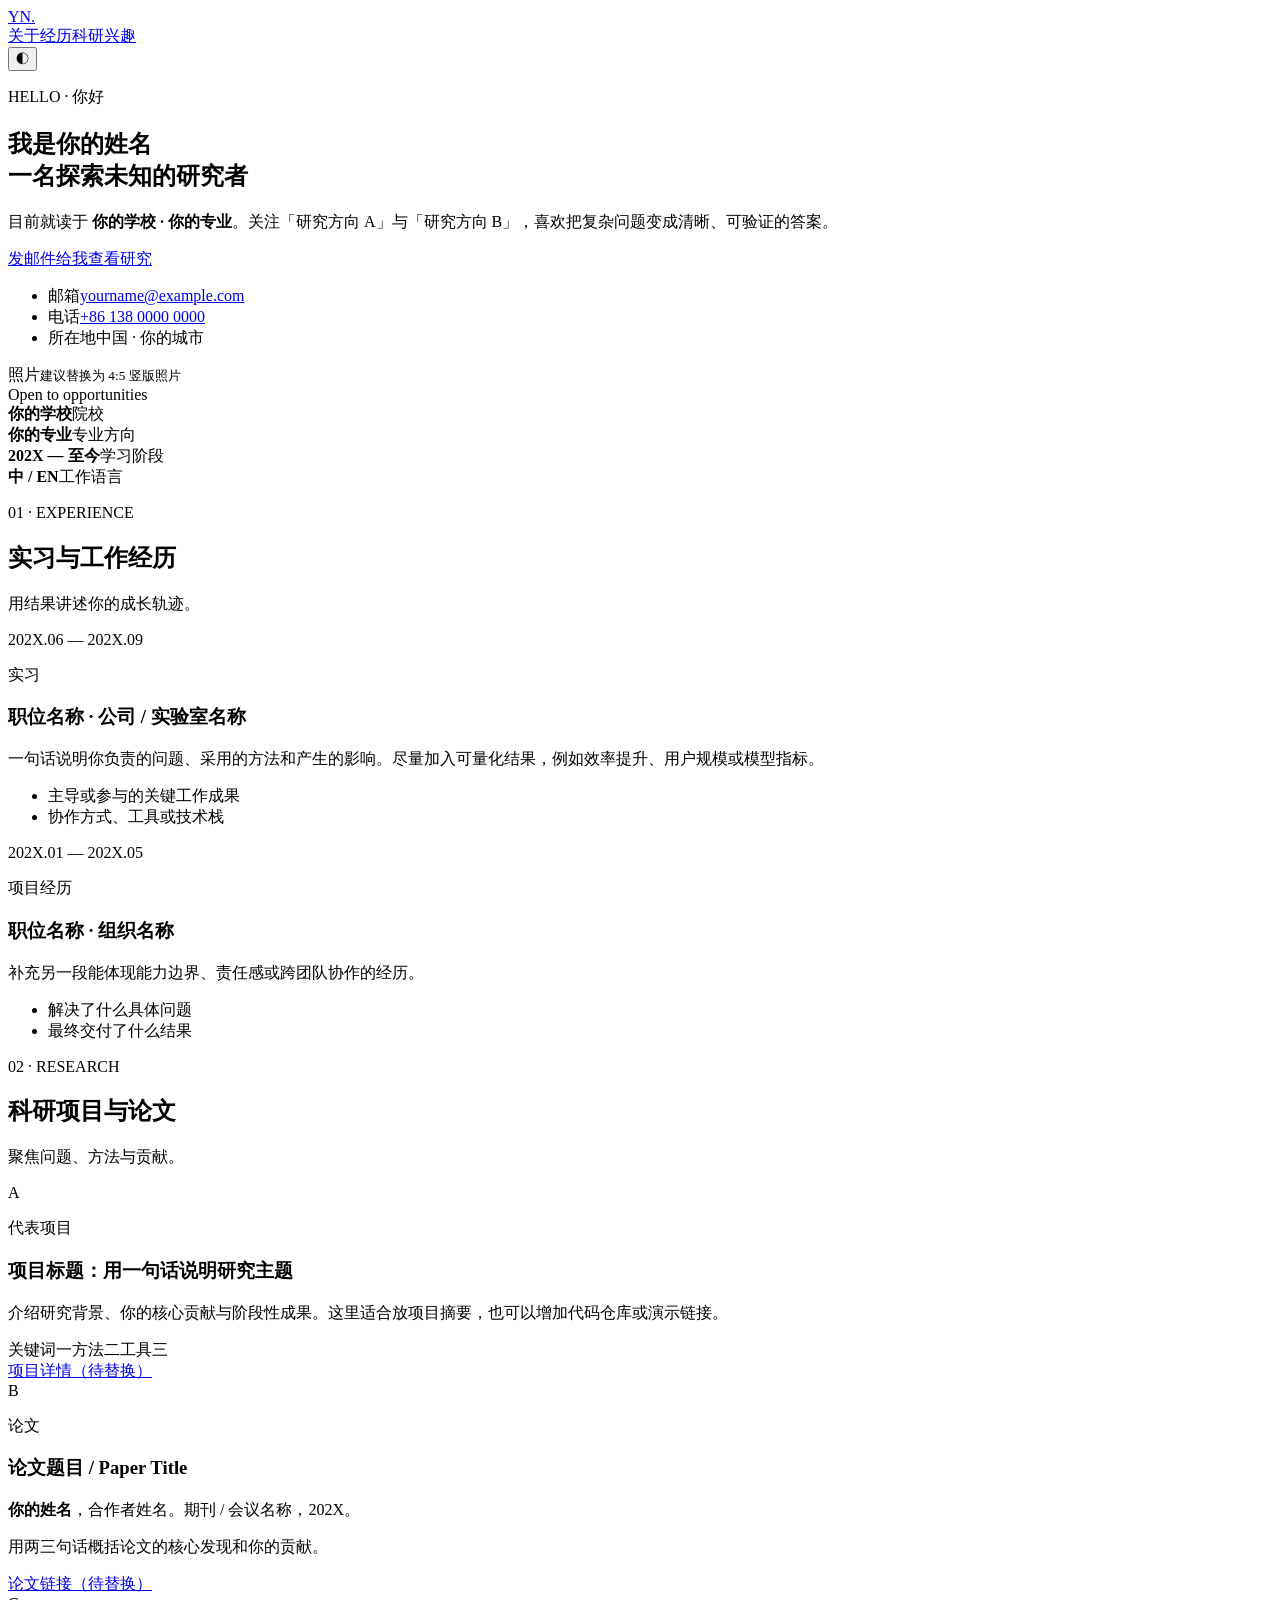
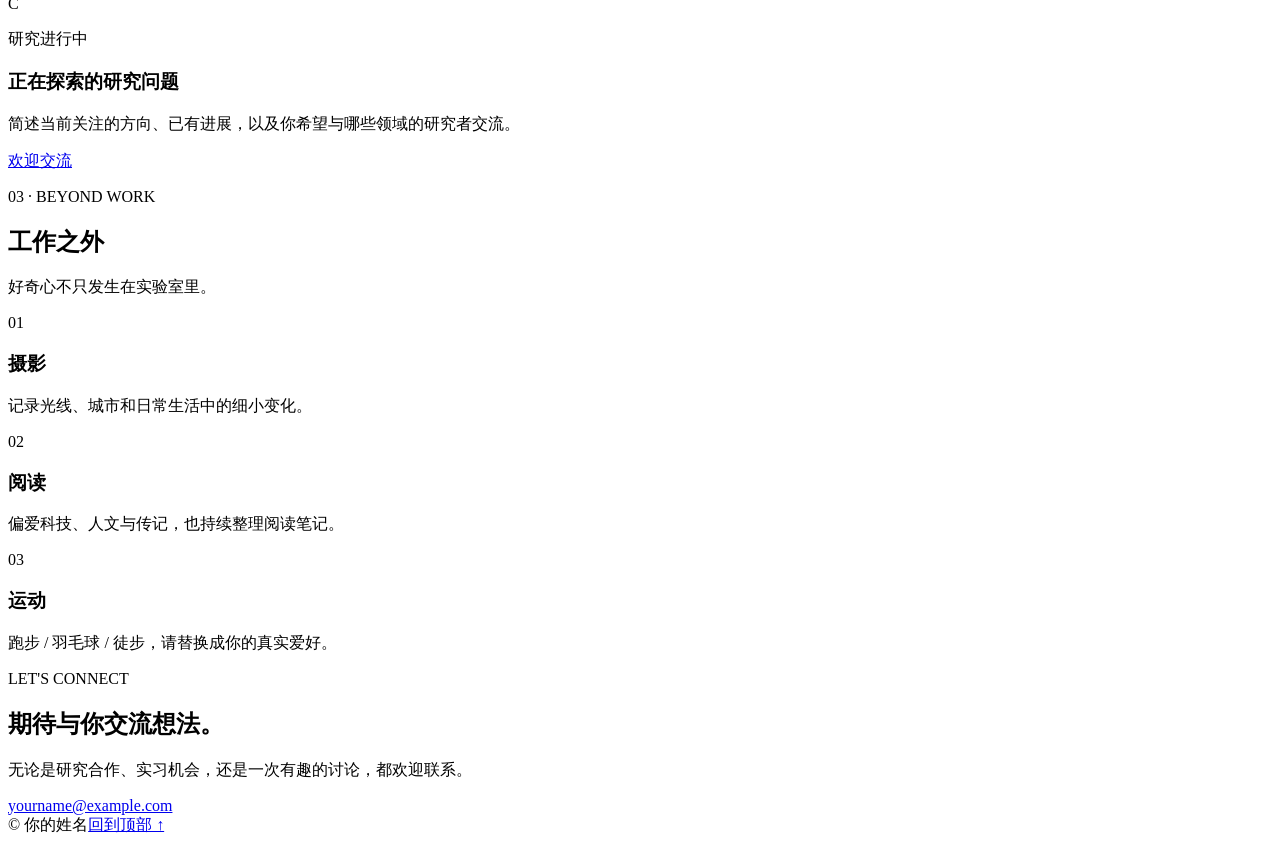
==== index.html @ b8aceed6 "Create personal resume website" ====
<!doctype html>
<html lang="zh-CN">
<head>
  <meta charset="utf-8">
  <meta name="viewport" content="width=device-width, initial-scale=1">
  <meta name="description" content="个人简历主页：教育背景、工作经历、科研项目、论文与兴趣。">
  <meta name="theme-color" content="#08111f">
  <title>你的姓名｜个人主页</title>
  <link rel="icon" href="data:image/svg+xml,<svg xmlns=%22http://www.w3.org/2000/svg%22 viewBox=%220 0 64 64%22><rect width=%2264%22 height=%2264%22 rx=%2216%22 fill=%22%2308111f%22/><path d=%22M17 18h30v7H36v23h-8V25H17z%22 fill=%22%236ee7d8%22/></svg>">
  <link rel="stylesheet" href="styles.css">
</head>
<body>
  <header class="site-header">
    <a class="brand" href="#top" aria-label="返回首页">YN<span>.</span></a>
    <nav aria-label="主导航"><a href="#about">关于</a><a href="#experience">经历</a><a href="#research">科研</a><a href="#life">兴趣</a></nav>
    <button class="theme-button" type="button" aria-label="切换明暗主题" title="切换明暗主题">◐</button>
  </header>
  <main id="top">
    <section class="hero" id="about">
      <div class="hero-copy reveal">
        <p class="eyebrow">HELLO · 你好</p><h1>我是<span>你的姓名</span><br>一名探索未知的研究者</h1>
        <p class="intro">目前就读于 <strong>你的学校 · 你的专业</strong>。关注「研究方向 A」与「研究方向 B」，喜欢把复杂问题变成清晰、可验证的答案。</p>
        <div class="actions"><a class="button primary" href="mailto:yourname@example.com">发邮件给我</a><a class="button secondary" href="#research">查看研究</a></div>
        <ul class="contact-list" aria-label="联系方式"><li><span>邮箱</span><a href="mailto:yourname@example.com">yourname@example.com</a></li><li><span>电话</span><a href="tel:+8613800000000">+86 138 0000 0000</a></li><li><span>所在地</span>中国 · 你的城市</li></ul>
      </div>
      <div class="portrait-wrap reveal" aria-label="个人照片占位"><div class="portrait-placeholder"><span>照片</span><small>建议替换为 4:5 竖版照片</small></div><div class="availability"><i></i> Open to opportunities</div></div>
    </section>
    <section class="facts reveal" aria-label="个人概况"><div><strong>你的学校</strong><span>院校</span></div><div><strong>你的专业</strong><span>专业方向</span></div><div><strong>202X — 至今</strong><span>学习阶段</span></div><div><strong>中 / EN</strong><span>工作语言</span></div></section>
    <section class="section" id="experience">
      <div class="section-heading reveal"><p class="eyebrow">01 · EXPERIENCE</p><h2>实习与工作经历</h2><p>用结果讲述你的成长轨迹。</p></div>
      <div class="timeline">
        <article class="timeline-item reveal"><div class="date">202X.06 — 202X.09</div><div><p class="tag">实习</p><h3>职位名称 · 公司 / 实验室名称</h3><p>一句话说明你负责的问题、采用的方法和产生的影响。尽量加入可量化结果，例如效率提升、用户规模或模型指标。</p><ul><li>主导或参与的关键工作成果</li><li>协作方式、工具或技术栈</li></ul></div></article>
        <article class="timeline-item reveal"><div class="date">202X.01 — 202X.05</div><div><p class="tag">项目经历</p><h3>职位名称 · 组织名称</h3><p>补充另一段能体现能力边界、责任感或跨团队协作的经历。</p><ul><li>解决了什么具体问题</li><li>最终交付了什么结果</li></ul></div></article>
      </div>
    </section>
    <section class="section research-section" id="research">
      <div class="section-heading reveal"><p class="eyebrow">02 · RESEARCH</p><h2>科研项目与论文</h2><p>聚焦问题、方法与贡献。</p></div>
      <div class="project-grid">
        <article class="project-card featured reveal"><div class="project-index">A</div><p class="tag">代表项目</p><h3>项目标题：用一句话说明研究主题</h3><p>介绍研究背景、你的核心贡献与阶段性成果。这里适合放项目摘要，也可以增加代码仓库或演示链接。</p><div class="chips"><span>关键词一</span><span>方法二</span><span>工具三</span></div><a href="#">项目详情（待替换）</a></article>
        <article class="project-card reveal"><div class="project-index">B</div><p class="tag">论文</p><h3>论文题目 / Paper Title</h3><p class="citation"><strong>你的姓名</strong>，合作者姓名。期刊 / 会议名称，202X。</p><p>用两三句话概括论文的核心发现和你的贡献。</p><a href="#">论文链接（待替换）</a></article>
        <article class="project-card reveal"><div class="project-index">C</div><p class="tag">研究进行中</p><h3>正在探索的研究问题</h3><p>简述当前关注的方向、已有进展，以及你希望与哪些领域的研究者交流。</p><a href="mailto:yourname@example.com">欢迎交流</a></article>
      </div>
    </section>
    <section class="section life-section" id="life">
      <div class="section-heading reveal"><p class="eyebrow">03 · BEYOND WORK</p><h2>工作之外</h2><p>好奇心不只发生在实验室里。</p></div>
      <div class="interests reveal"><article><span>01</span><h3>摄影</h3><p>记录光线、城市和日常生活中的细小变化。</p></article><article><span>02</span><h3>阅读</h3><p>偏爱科技、人文与传记，也持续整理阅读笔记。</p></article><article><span>03</span><h3>运动</h3><p>跑步 / 羽毛球 / 徒步，请替换成你的真实爱好。</p></article></div>
    </section>
    <section class="contact-section reveal"><p class="eyebrow">LET'S CONNECT</p><h2>期待与你交流想法。</h2><p>无论是研究合作、实习机会，还是一次有趣的讨论，都欢迎联系。</p><a class="button primary" href="mailto:yourname@example.com">yourname@example.com</a></section>
  </main>
  <footer><span>© <span id="year"></span> 你的姓名</span><a href="#top">回到顶部 ↑</a></footer>
  <script src="script.js"></script>
</body>
</html>
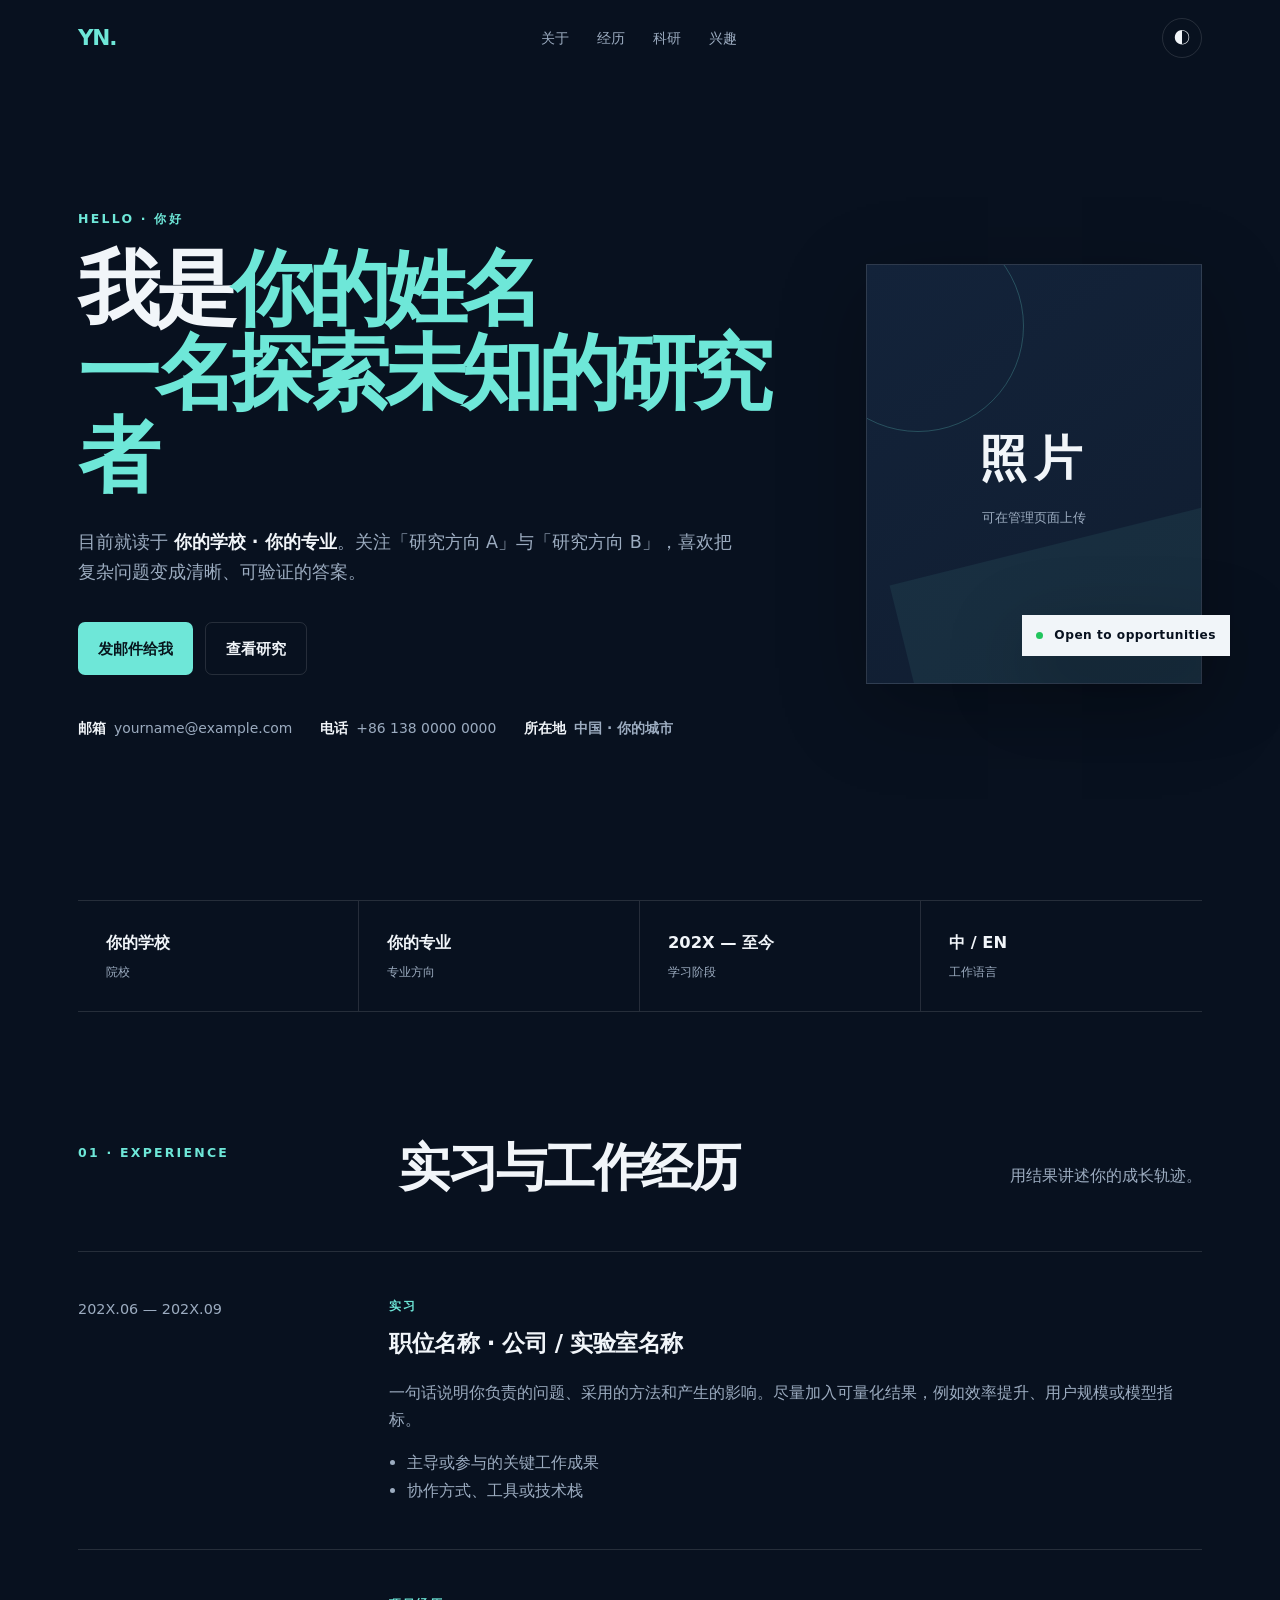
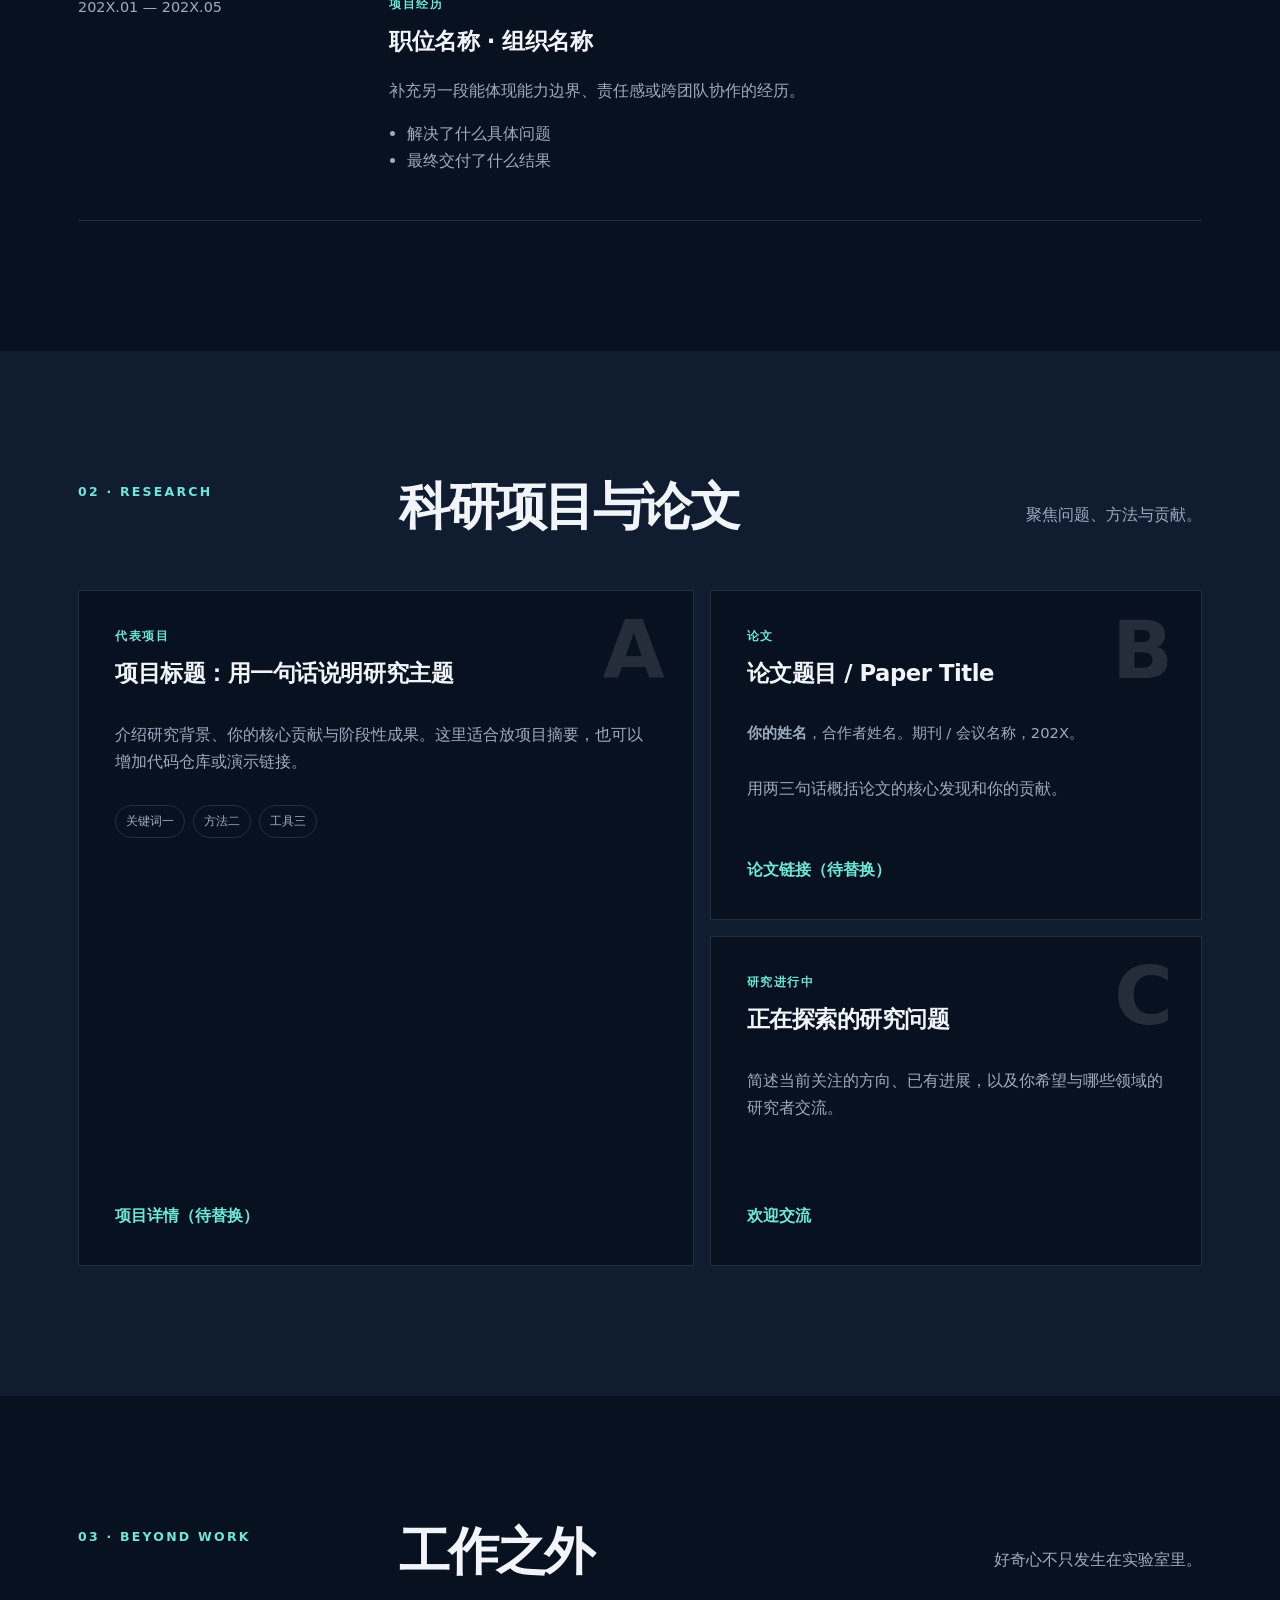
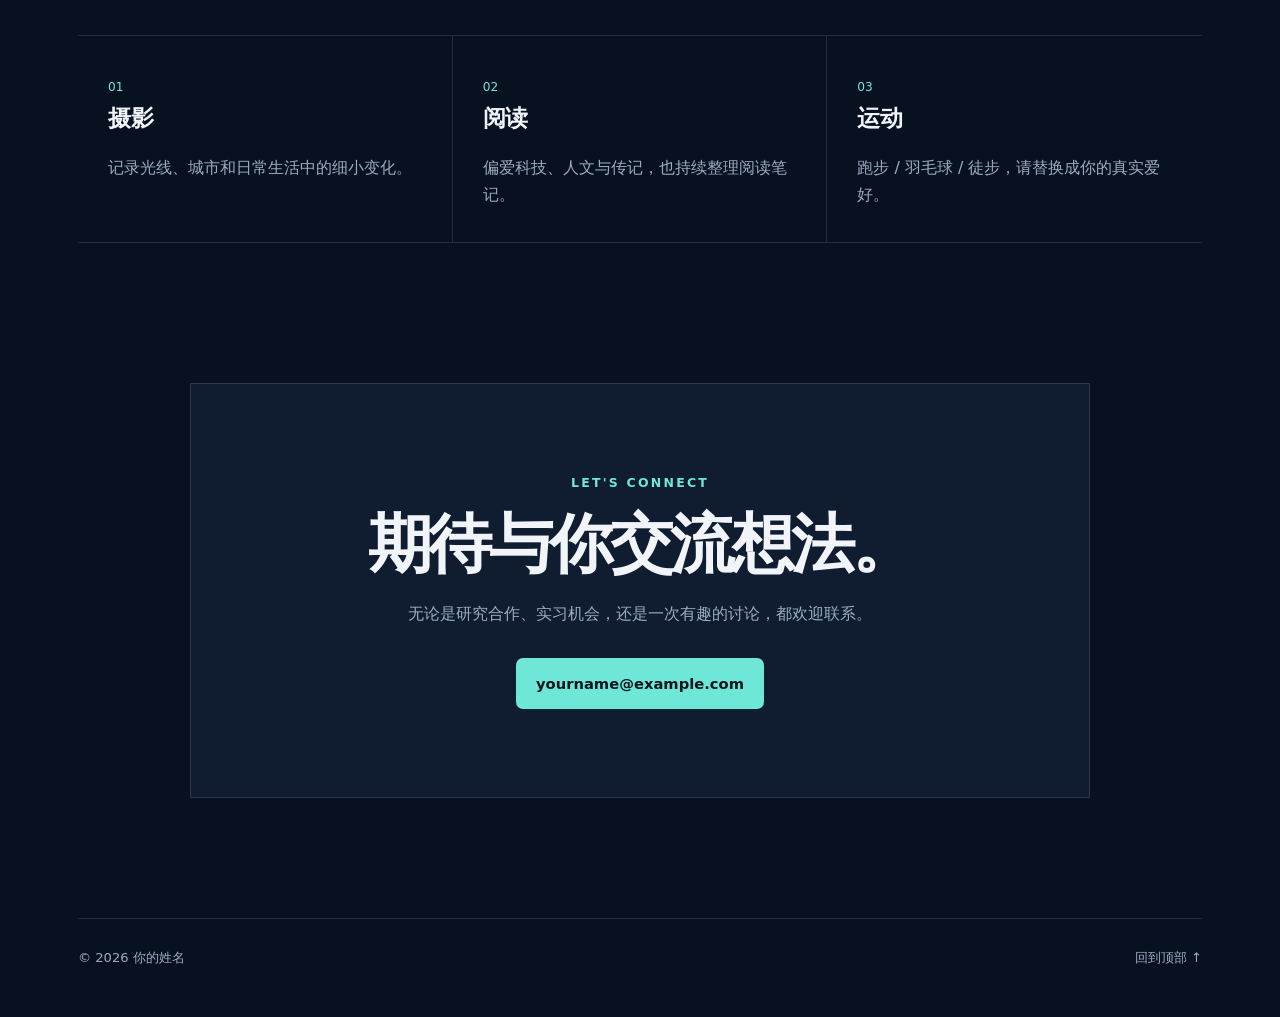
==== commit c980cd08: "Connect resume page to editable content" ====
--- a/index.html
+++ b/index.html
@@ -8,46 +8,86 @@
   <title>你的姓名｜个人主页</title>
   <link rel="icon" href="data:image/svg+xml,<svg xmlns=%22http://www.w3.org/2000/svg%22 viewBox=%220 0 64 64%22><rect width=%2264%22 height=%2264%22 rx=%2216%22 fill=%22%2308111f%22/><path d=%22M17 18h30v7H36v23h-8V25H17z%22 fill=%22%236ee7d8%22/></svg>">
   <link rel="stylesheet" href="styles.css">
+  <link rel="stylesheet" href="content.css">
 </head>
 <body>
   <header class="site-header">
-    <a class="brand" href="#top" aria-label="返回首页">YN<span>.</span></a>
-    <nav aria-label="主导航"><a href="#about">关于</a><a href="#experience">经历</a><a href="#research">科研</a><a href="#life">兴趣</a></nav>
+    <a class="brand" href="#top" aria-label="返回首页"><span id="brand-initials">YN</span><span>.</span></a>
+    <nav aria-label="主导航">
+      <a href="#about">关于</a><a href="#experience">经历</a><a href="#research">科研</a><a href="#life">兴趣</a>
+    </nav>
     <button class="theme-button" type="button" aria-label="切换明暗主题" title="切换明暗主题">◐</button>
   </header>
+
   <main id="top">
     <section class="hero" id="about">
       <div class="hero-copy reveal">
-        <p class="eyebrow">HELLO · 你好</p><h1>我是<span>你的姓名</span><br>一名探索未知的研究者</h1>
-        <p class="intro">目前就读于 <strong>你的学校 · 你的专业</strong>。关注「研究方向 A」与「研究方向 B」，喜欢把复杂问题变成清晰、可验证的答案。</p>
-        <div class="actions"><a class="button primary" href="mailto:yourname@example.com">发邮件给我</a><a class="button secondary" href="#research">查看研究</a></div>
-        <ul class="contact-list" aria-label="联系方式"><li><span>邮箱</span><a href="mailto:yourname@example.com">yourname@example.com</a></li><li><span>电话</span><a href="tel:+8613800000000">+86 138 0000 0000</a></li><li><span>所在地</span>中国 · 你的城市</li></ul>
+        <p class="eyebrow">HELLO · 你好</p>
+        <h1>我是<span id="profile-name">你的姓名</span><br><span id="profile-title" class="title-line">一名探索未知的研究者</span></h1>
+        <p class="intro" id="profile-intro">目前就读于 <strong>你的学校 · 你的专业</strong>。关注「研究方向 A」与「研究方向 B」，喜欢把复杂问题变成清晰、可验证的答案。</p>
+        <div class="actions">
+          <a class="button primary" id="email-button" href="mailto:yourname@example.com">发邮件给我</a>
+          <a class="button secondary" href="#research">查看研究</a>
+        </div>
+        <ul class="contact-list" aria-label="联系方式">
+          <li><span>邮箱</span><a id="profile-email" href="mailto:yourname@example.com">yourname@example.com</a></li>
+          <li><span>电话</span><a id="profile-phone" href="tel:+8613800000000">+86 138 0000 0000</a></li>
+          <li><span>所在地</span><b id="profile-location">中国 · 你的城市</b></li>
+        </ul>
       </div>
-      <div class="portrait-wrap reveal" aria-label="个人照片占位"><div class="portrait-placeholder"><span>照片</span><small>建议替换为 4:5 竖版照片</small></div><div class="availability"><i></i> Open to opportunities</div></div>
+      <div class="portrait-wrap reveal" aria-label="个人照片占位">
+        <img id="profile-photo" class="portrait-photo" alt="个人照片" hidden>
+        <div id="photo-placeholder" class="portrait-placeholder"><span>照片</span><small>可在管理页面上传</small></div>
+        <div class="availability"><i></i> Open to opportunities</div>
+      </div>
     </section>
-    <section class="facts reveal" aria-label="个人概况"><div><strong>你的学校</strong><span>院校</span></div><div><strong>你的专业</strong><span>专业方向</span></div><div><strong>202X — 至今</strong><span>学习阶段</span></div><div><strong>中 / EN</strong><span>工作语言</span></div></section>
+
+    <section class="facts reveal" aria-label="个人概况">
+      <div><strong id="fact-school">你的学校</strong><span>院校</span></div>
+      <div><strong id="fact-major">你的专业</strong><span>专业方向</span></div>
+      <div><strong id="fact-period">202X — 至今</strong><span>学习阶段</span></div>
+      <div><strong id="fact-languages">中 / EN</strong><span>工作语言</span></div>
+    </section>
+
     <section class="section" id="experience">
       <div class="section-heading reveal"><p class="eyebrow">01 · EXPERIENCE</p><h2>实习与工作经历</h2><p>用结果讲述你的成长轨迹。</p></div>
-      <div class="timeline">
-        <article class="timeline-item reveal"><div class="date">202X.06 — 202X.09</div><div><p class="tag">实习</p><h3>职位名称 · 公司 / 实验室名称</h3><p>一句话说明你负责的问题、采用的方法和产生的影响。尽量加入可量化结果，例如效率提升、用户规模或模型指标。</p><ul><li>主导或参与的关键工作成果</li><li>协作方式、工具或技术栈</li></ul></div></article>
-        <article class="timeline-item reveal"><div class="date">202X.01 — 202X.05</div><div><p class="tag">项目经历</p><h3>职位名称 · 组织名称</h3><p>补充另一段能体现能力边界、责任感或跨团队协作的经历。</p><ul><li>解决了什么具体问题</li><li>最终交付了什么结果</li></ul></div></article>
+      <div class="timeline" id="experience-list">
+        <article class="timeline-item reveal">
+          <div class="date">202X.06 — 202X.09</div>
+          <div><p class="tag">实习</p><h3>职位名称 · 公司 / 实验室名称</h3><p>一句话说明你负责的问题、采用的方法和产生的影响。尽量加入可量化结果，例如效率提升、用户规模或模型指标。</p><ul><li>主导或参与的关键工作成果</li><li>协作方式、工具或技术栈</li></ul></div>
+        </article>
+        <article class="timeline-item reveal">
+          <div class="date">202X.01 — 202X.05</div>
+          <div><p class="tag">项目经历</p><h3>职位名称 · 组织名称</h3><p>补充另一段能体现能力边界、责任感或跨团队协作的经历。</p><ul><li>解决了什么具体问题</li><li>最终交付了什么结果</li></ul></div>
+        </article>
       </div>
     </section>
+
     <section class="section research-section" id="research">
       <div class="section-heading reveal"><p class="eyebrow">02 · RESEARCH</p><h2>科研项目与论文</h2><p>聚焦问题、方法与贡献。</p></div>
-      <div class="project-grid">
-        <article class="project-card featured reveal"><div class="project-index">A</div><p class="tag">代表项目</p><h3>项目标题：用一句话说明研究主题</h3><p>介绍研究背景、你的核心贡献与阶段性成果。这里适合放项目摘要，也可以增加代码仓库或演示链接。</p><div class="chips"><span>关键词一</span><span>方法二</span><span>工具三</span></div><a href="#">项目详情（待替换）</a></article>
-        <article class="project-card reveal"><div class="project-index">B</div><p class="tag">论文</p><h3>论文题目 / Paper Title</h3><p class="citation"><strong>你的姓名</strong>，合作者姓名。期刊 / 会议名称，202X。</p><p>用两三句话概括论文的核心发现和你的贡献。</p><a href="#">论文链接（待替换）</a></article>
+      <div class="project-grid" id="research-list">
+        <article class="project-card featured reveal"><div class="project-index">A</div><p class="tag">代表项目</p><h3>项目标题：用一句话说明研究主题</h3><p>介绍研究背景、你的核心贡献与阶段性成果。这里适合放项目摘要，也可以增加代码仓库或演示链接。</p><div class="chips"><span>关键词一</span><span>方法二</span><span>工具三</span></div><a href="#" aria-label="项目详情占位链接">项目详情（待替换）</a></article>
+        <article class="project-card reveal"><div class="project-index">B</div><p class="tag">论文</p><h3>论文题目 / Paper Title</h3><p class="citation"><strong>你的姓名</strong>，合作者姓名。期刊 / 会议名称，202X。</p><p>用两三句话概括论文的核心发现和你的贡献。</p><a href="#" aria-label="论文链接占位">论文链接（待替换）</a></article>
         <article class="project-card reveal"><div class="project-index">C</div><p class="tag">研究进行中</p><h3>正在探索的研究问题</h3><p>简述当前关注的方向、已有进展，以及你希望与哪些领域的研究者交流。</p><a href="mailto:yourname@example.com">欢迎交流</a></article>
       </div>
     </section>
+
     <section class="section life-section" id="life">
       <div class="section-heading reveal"><p class="eyebrow">03 · BEYOND WORK</p><h2>工作之外</h2><p>好奇心不只发生在实验室里。</p></div>
-      <div class="interests reveal"><article><span>01</span><h3>摄影</h3><p>记录光线、城市和日常生活中的细小变化。</p></article><article><span>02</span><h3>阅读</h3><p>偏爱科技、人文与传记，也持续整理阅读笔记。</p></article><article><span>03</span><h3>运动</h3><p>跑步 / 羽毛球 / 徒步，请替换成你的真实爱好。</p></article></div>
+      <div class="interests reveal" id="interest-list">
+        <article><span>01</span><h3>摄影</h3><p>记录光线、城市和日常生活中的细小变化。</p></article>
+        <article><span>02</span><h3>阅读</h3><p>偏爱科技、人文与传记，也持续整理阅读笔记。</p></article>
+        <article><span>03</span><h3>运动</h3><p>跑步 / 羽毛球 / 徒步，请替换成你的真实爱好。</p></article>
+      </div>
     </section>
-    <section class="contact-section reveal"><p class="eyebrow">LET'S CONNECT</p><h2>期待与你交流想法。</h2><p>无论是研究合作、实习机会，还是一次有趣的讨论，都欢迎联系。</p><a class="button primary" href="mailto:yourname@example.com">yourname@example.com</a></section>
+
+    <section class="contact-section reveal">
+      <p class="eyebrow">LET'S CONNECT</p><h2>期待与你交流想法。</h2><p>无论是研究合作、实习机会，还是一次有趣的讨论，都欢迎联系。</p><a class="button primary" id="contact-email" href="mailto:yourname@example.com">yourname@example.com</a>
+    </section>
   </main>
-  <footer><span>© <span id="year"></span> 你的姓名</span><a href="#top">回到顶部 ↑</a></footer>
+
+  <footer><span>© <span id="year"></span> <span id="footer-name">你的姓名</span></span><a href="#top">回到顶部 ↑</a></footer>
   <script src="script.js"></script>
 </body>
-</html>+</html>
+
--- a/styles.css
+++ b/styles.css
@@ -0,0 +1,6 @@
+:root{--bg:#08111f;--panel:#101d30;--panel-2:#13233a;--text:#f1f5f9;--muted:#9cacc0;--line:rgba(255,255,255,.12);--accent:#6ee7d8;--accent-2:#fbbf24;--shadow:0 24px 80px rgba(0,0,0,.28)}
+*{box-sizing:border-box}html{scroll-behavior:smooth}body{margin:0;background:var(--bg);color:var(--text);font-family:Inter,"PingFang SC","Microsoft YaHei",system-ui,sans-serif;line-height:1.7}body.light{--bg:#f4f7fb;--panel:#fff;--panel-2:#e9eff7;--text:#0a1729;--muted:#53657a;--line:rgba(8,17,31,.12);--shadow:0 24px 70px rgba(31,45,61,.12)}a{color:inherit;text-decoration:none}.site-header{height:76px;max-width:1180px;margin:auto;padding:0 28px;display:flex;align-items:center;justify-content:space-between;position:relative;z-index:10}.brand{font-size:1.35rem;font-weight:850;letter-spacing:-.06em}.brand span,.hero h1 span{color:var(--accent)}nav{display:flex;gap:28px}nav a{font-size:.9rem;color:var(--muted);transition:.2s}nav a:hover{color:var(--text)}.theme-button{border:1px solid var(--line);background:transparent;color:var(--text);border-radius:50%;width:40px;height:40px;font-size:1rem;cursor:pointer}main{overflow:hidden}.hero{min-height:calc(100vh - 76px);max-width:1180px;margin:auto;padding:64px 28px 92px;display:grid;grid-template-columns:1.35fr .65fr;gap:90px;align-items:center}.eyebrow{color:var(--accent);font-weight:750;letter-spacing:.18em;font-size:.78rem;margin:0 0 18px}.hero h1{font-size:clamp(3rem,6.4vw,6.4rem);line-height:1.02;letter-spacing:-.065em;margin:0 0 30px;max-width:900px}.intro{font-size:1.1rem;color:var(--muted);max-width:660px;margin:0}.intro strong{color:var(--text)}.actions{display:flex;gap:12px;margin:34px 0}.button{display:inline-flex;align-items:center;justify-content:center;padding:13px 20px;border-radius:7px;font-weight:720;font-size:.92rem}.primary{background:var(--accent);color:#07151c}.secondary{border:1px solid var(--line)}.contact-list{display:flex;flex-wrap:wrap;gap:10px 28px;padding:0;margin:42px 0 0;list-style:none;color:var(--muted);font-size:.87rem}.contact-list li{display:flex;gap:8px}.contact-list span{color:var(--text);font-weight:700}.portrait-wrap{position:relative}.portrait-placeholder{aspect-ratio:4/5;background:linear-gradient(145deg,var(--panel-2),var(--panel));border:1px solid var(--line);box-shadow:var(--shadow);display:grid;place-content:center;text-align:center;position:relative;overflow:hidden}.portrait-placeholder:before{content:"";position:absolute;width:210px;height:210px;border:1px solid var(--accent);border-radius:50%;opacity:.24;left:-55px;top:-45px}.portrait-placeholder:after{content:"";position:absolute;inset:auto -25% -30% 15%;height:65%;background:var(--accent);opacity:.07;transform:rotate(-14deg)}.portrait-placeholder span{font-size:3rem;font-weight:800;letter-spacing:.15em}.portrait-placeholder small{color:var(--muted);margin-top:8px}.availability{position:absolute;right:-28px;bottom:28px;background:var(--text);color:var(--bg);padding:10px 14px;font-size:.76rem;font-weight:750;letter-spacing:.04em;box-shadow:var(--shadow)}.availability i{display:inline-block;width:7px;height:7px;border-radius:50%;background:#22c55e;margin-right:7px}.facts{max-width:1124px;margin:0 auto;border-top:1px solid var(--line);border-bottom:1px solid var(--line);display:grid;grid-template-columns:repeat(4,1fr)}.facts div{padding:28px;border-right:1px solid var(--line)}.facts div:last-child{border-right:0}.facts strong,.facts span{display:block}.facts strong{font-size:1.02rem}.facts span{color:var(--muted);font-size:.77rem;margin-top:5px}.section{max-width:1180px;margin:auto;padding:130px 28px}.section-heading{display:grid;grid-template-columns:1fr 1.5fr 1fr;align-items:end;margin-bottom:58px}.section-heading .eyebrow{align-self:start}.section-heading h2{font-size:clamp(2.25rem,4vw,4.5rem);line-height:1;letter-spacing:-.05em;margin:0}.section-heading>p:last-child{color:var(--muted);margin:0 0 4px;text-align:right}.timeline{border-top:1px solid var(--line)}.timeline-item{display:grid;grid-template-columns:1fr 3fr;gap:40px;padding:45px 0;border-bottom:1px solid var(--line)}.date{color:var(--muted);font-size:.9rem}.tag{color:var(--accent);font-size:.72rem;font-weight:800;letter-spacing:.14em;text-transform:uppercase;margin:0 0 8px}.timeline h3,.project-card h3,.interests h3{font-size:1.42rem;margin:0 0 12px;letter-spacing:-.02em}.timeline-item p:not(.tag),.timeline-item li,.project-card p:not(.tag){color:var(--muted)}.timeline-item ul{padding-left:18px;margin-bottom:0}.research-section{max-width:none;background:var(--panel);padding-left:max(28px,calc((100vw - 1124px)/2));padding-right:max(28px,calc((100vw - 1124px)/2))}.project-grid{display:grid;grid-template-columns:1.25fr 1fr;gap:16px}.project-card{background:var(--bg);border:1px solid var(--line);padding:36px;min-height:330px;position:relative;display:flex;flex-direction:column}.project-card.featured{grid-row:span 2;min-height:676px;justify-content:flex-end}.project-index{position:absolute;right:28px;top:20px;font-size:5rem;font-weight:900;color:var(--line);line-height:1}.project-card a{margin-top:auto;color:var(--accent);font-weight:700;padding-top:24px}.chips{display:flex;flex-wrap:wrap;gap:8px;margin:14px 0}.chips span{border:1px solid var(--line);border-radius:30px;padding:5px 10px;color:var(--muted);font-size:.75rem}.citation{font-size:.92rem}.interests{display:grid;grid-template-columns:repeat(3,1fr);border-top:1px solid var(--line);border-bottom:1px solid var(--line)}.interests article{padding:36px 30px 34px;border-right:1px solid var(--line)}.interests article:last-child{border:0}.interests span{color:var(--accent);font-size:.76rem}.interests p{color:var(--muted);margin-bottom:0}.contact-section{text-align:center;max-width:900px;margin:10px auto 120px;padding:88px 28px;background:var(--panel);border:1px solid var(--line)}.contact-section h2{font-size:clamp(2.4rem,5vw,5rem);letter-spacing:-.055em;line-height:1.05;margin:0}.contact-section>p:not(.eyebrow){color:var(--muted);margin:22px auto 30px;max-width:540px}footer{max-width:1124px;margin:auto;padding:28px 0 48px;border-top:1px solid var(--line);display:flex;justify-content:space-between;color:var(--muted);font-size:.82rem}.reveal{opacity:0;transform:translateY(18px);transition:opacity .7s ease,transform .7s ease}.reveal.visible{opacity:1;transform:none}
+@media(max-width:820px){nav{display:none}.hero{grid-template-columns:1fr;gap:48px;padding-top:50px}.portrait-wrap{max-width:380px}.availability{right:-8px}.facts{grid-template-columns:1fr 1fr;margin:0 20px}.facts div:nth-child(2){border-right:0}.facts div:nth-child(-n+2){border-bottom:1px solid var(--line)}.section{padding:90px 24px}.section-heading{grid-template-columns:1fr}.section-heading h2{margin-bottom:14px}.section-heading>p:last-child{text-align:left}.timeline-item{grid-template-columns:1fr;gap:8px}.project-grid{grid-template-columns:1fr}.project-card.featured{grid-row:auto;min-height:440px}.interests{grid-template-columns:1fr}.interests article{border-right:0;border-bottom:1px solid var(--line)}.contact-section{margin:0 20px 90px}footer{margin:0 20px}}
+@media(max-width:480px){.site-header{padding:0 20px}.hero{padding:36px 20px 72px}.hero h1{font-size:3rem}.actions{align-items:stretch;flex-direction:column}.contact-list{flex-direction:column}.facts{grid-template-columns:1fr}.facts div{border-right:0!important;border-bottom:1px solid var(--line)}.facts div:last-child{border-bottom:0}.project-card{padding:28px 22px}.section{padding-left:20px;padding-right:20px}.contact-section{padding:66px 22px}}
+@media(prefers-reduced-motion:reduce){html{scroll-behavior:auto}.reveal{opacity:1;transform:none;transition:none}}
+
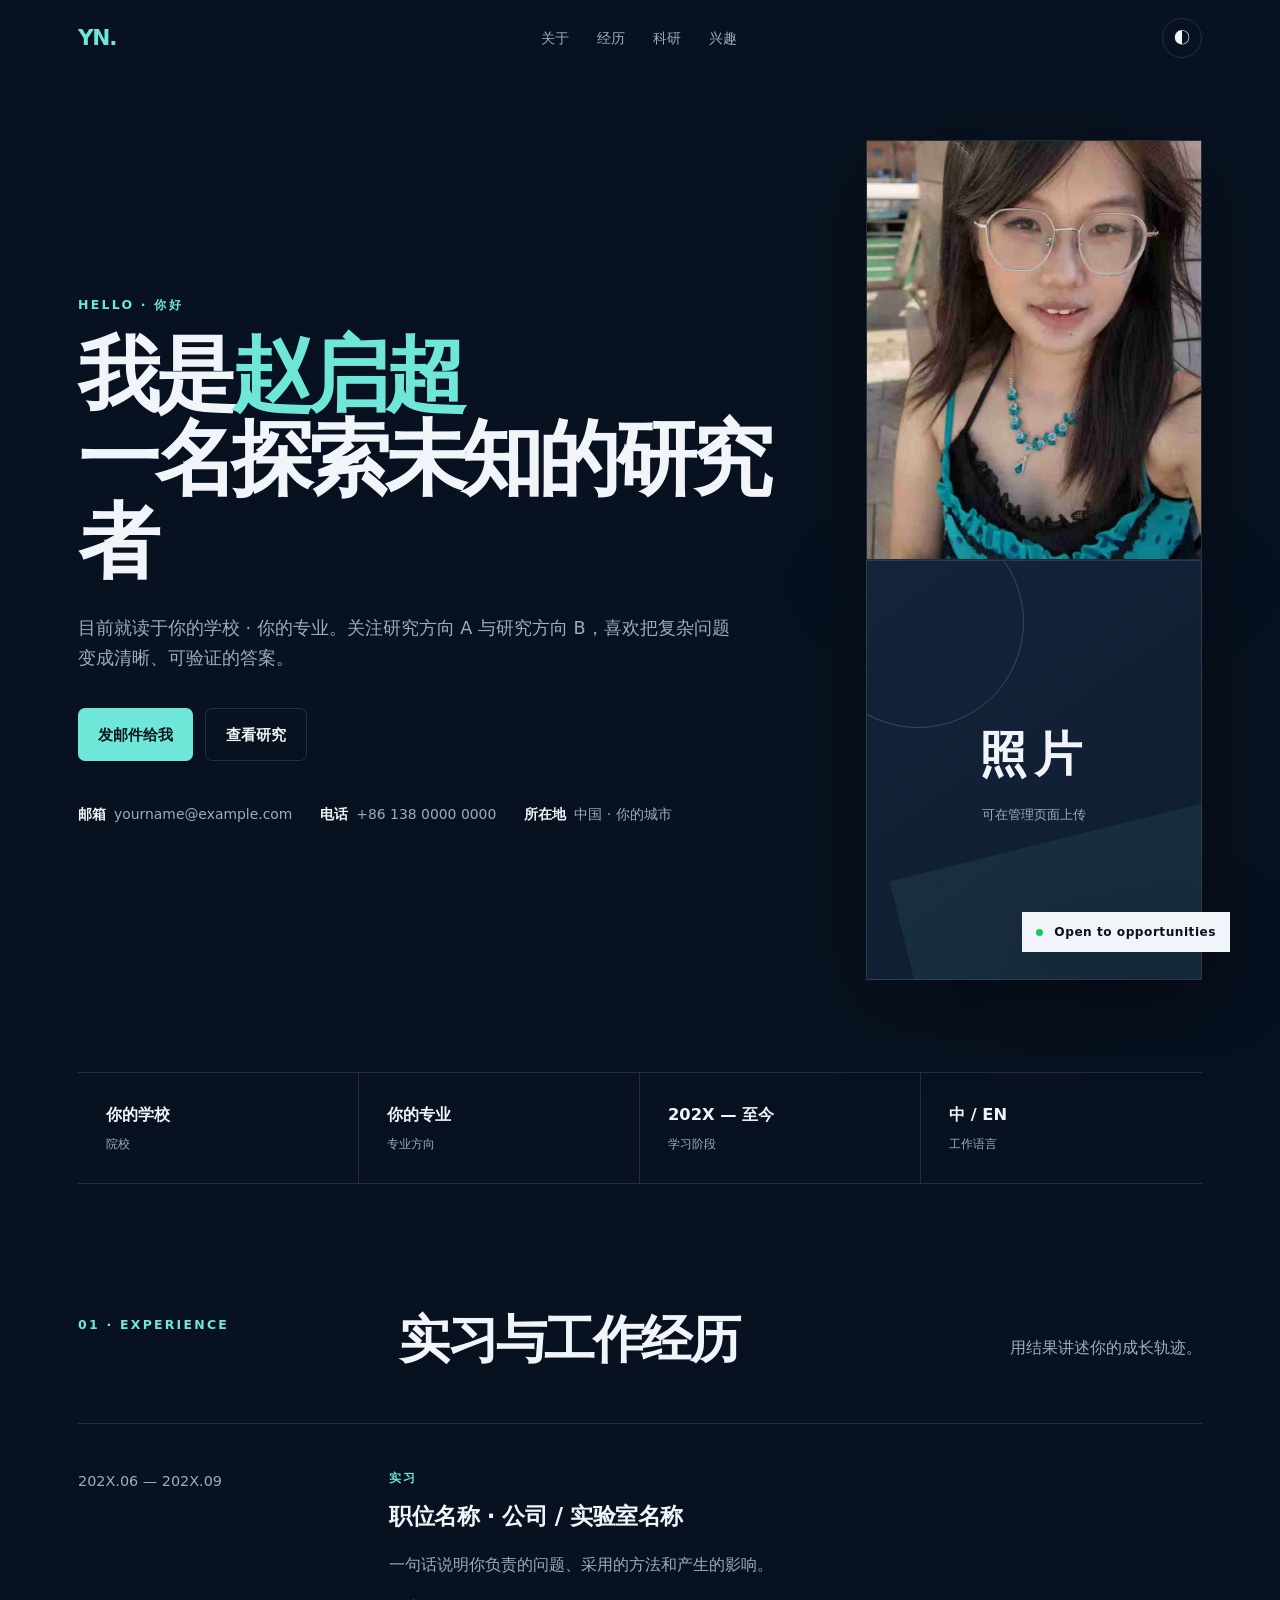
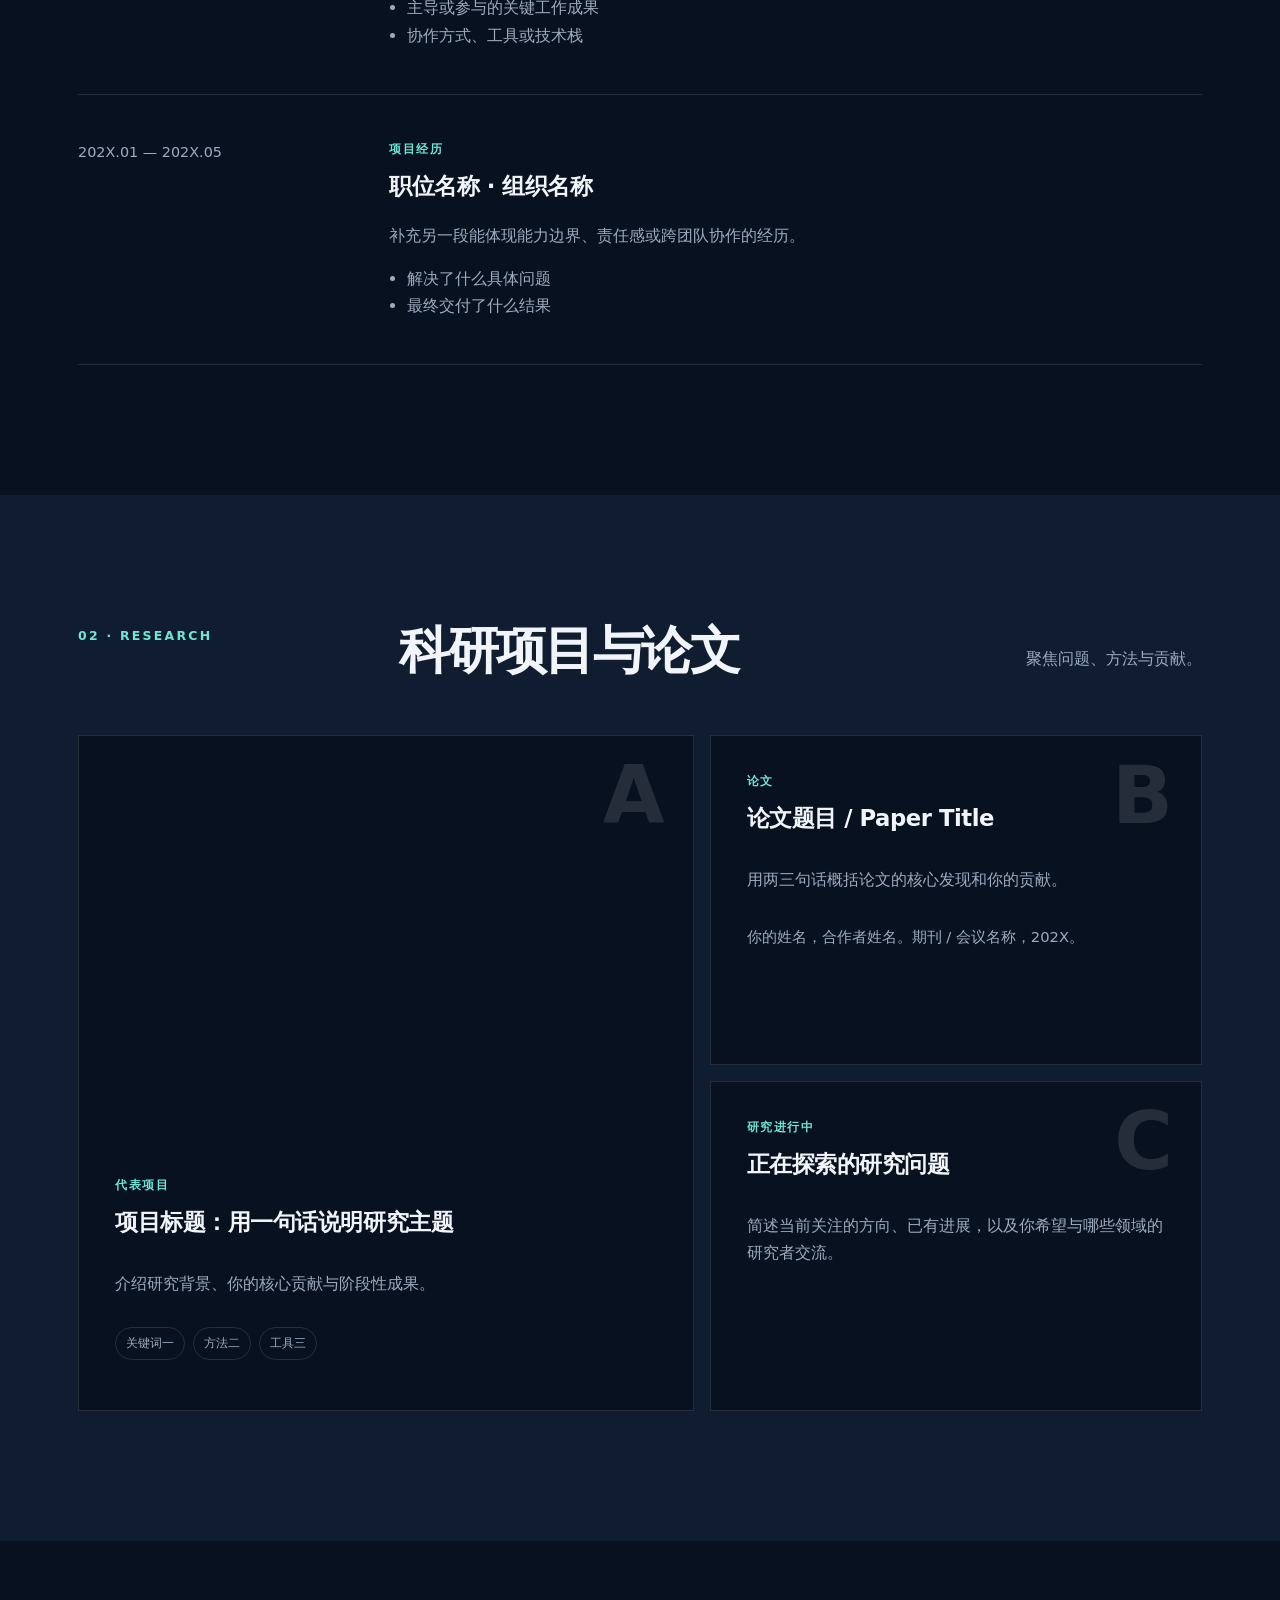
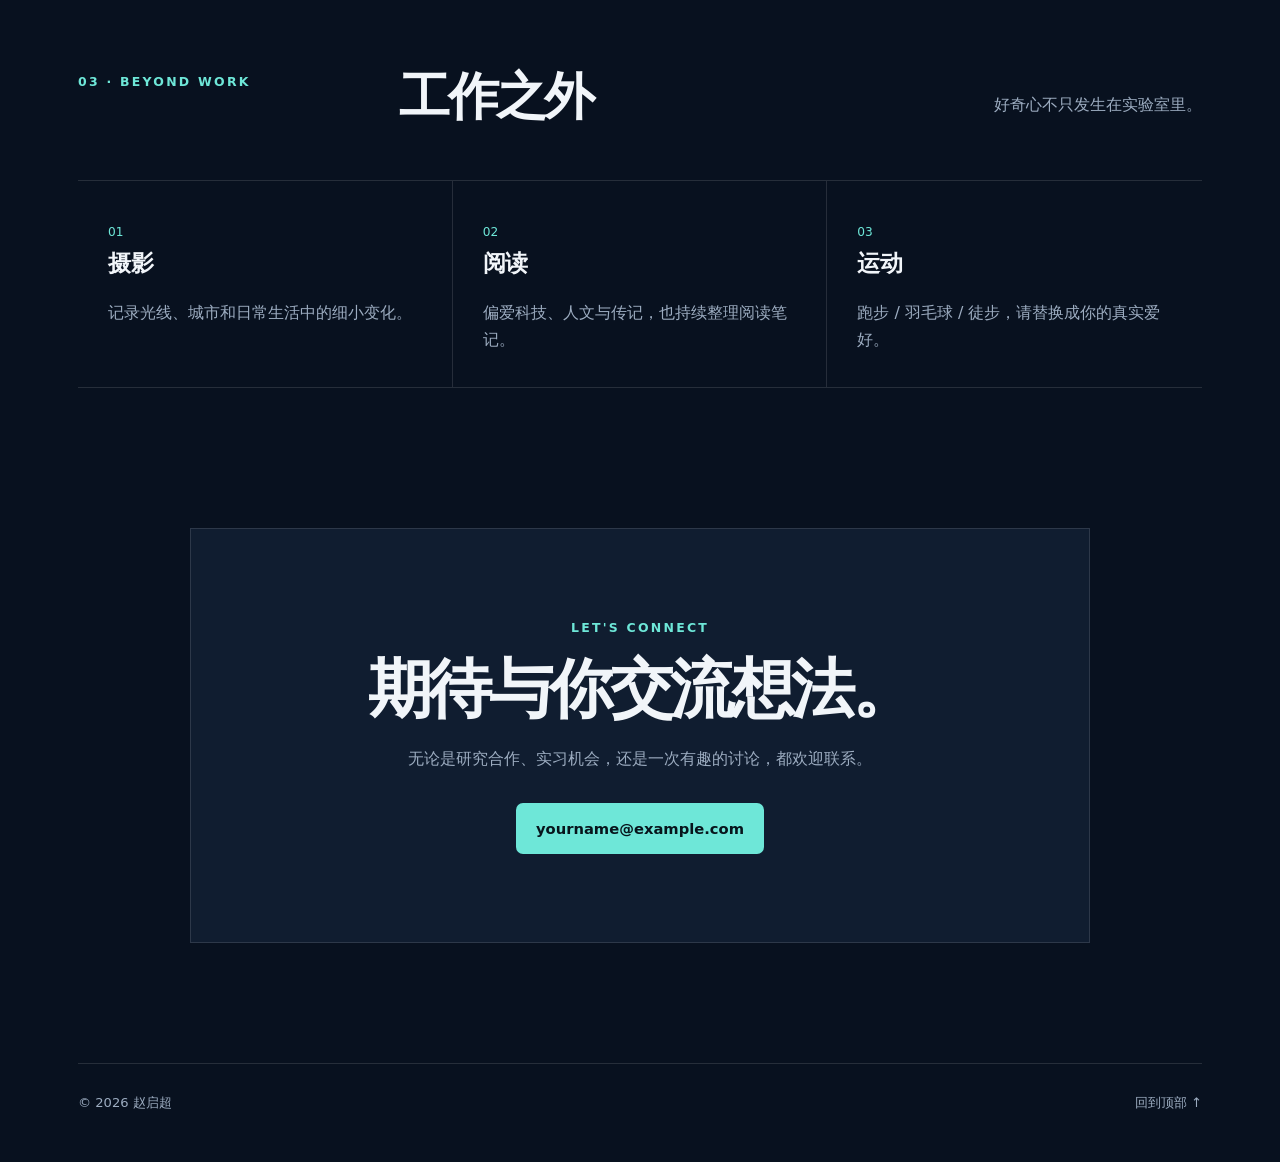
==== commit a2a80416: "Refresh GitHub Pages after profile update" ====
--- a/index.html
+++ b/index.html
@@ -88,6 +88,7 @@
 
   <footer><span>© <span id="year"></span> <span id="footer-name">你的姓名</span></span><a href="#top">回到顶部 ↑</a></footer>
   <script src="script.js"></script>
+  <!-- GitHub Pages refresh -->
 </body>
 </html>
 
--- a/content.css
+++ b/content.css
@@ -0,0 +1,4 @@
+.hero h1 .title-line{color:var(--text)}
+.portrait-photo{width:100%;aspect-ratio:4/5;object-fit:cover;display:block;border:1px solid var(--line);box-shadow:var(--shadow)}
+.contact-list b{font-weight:400;color:var(--muted)}
+
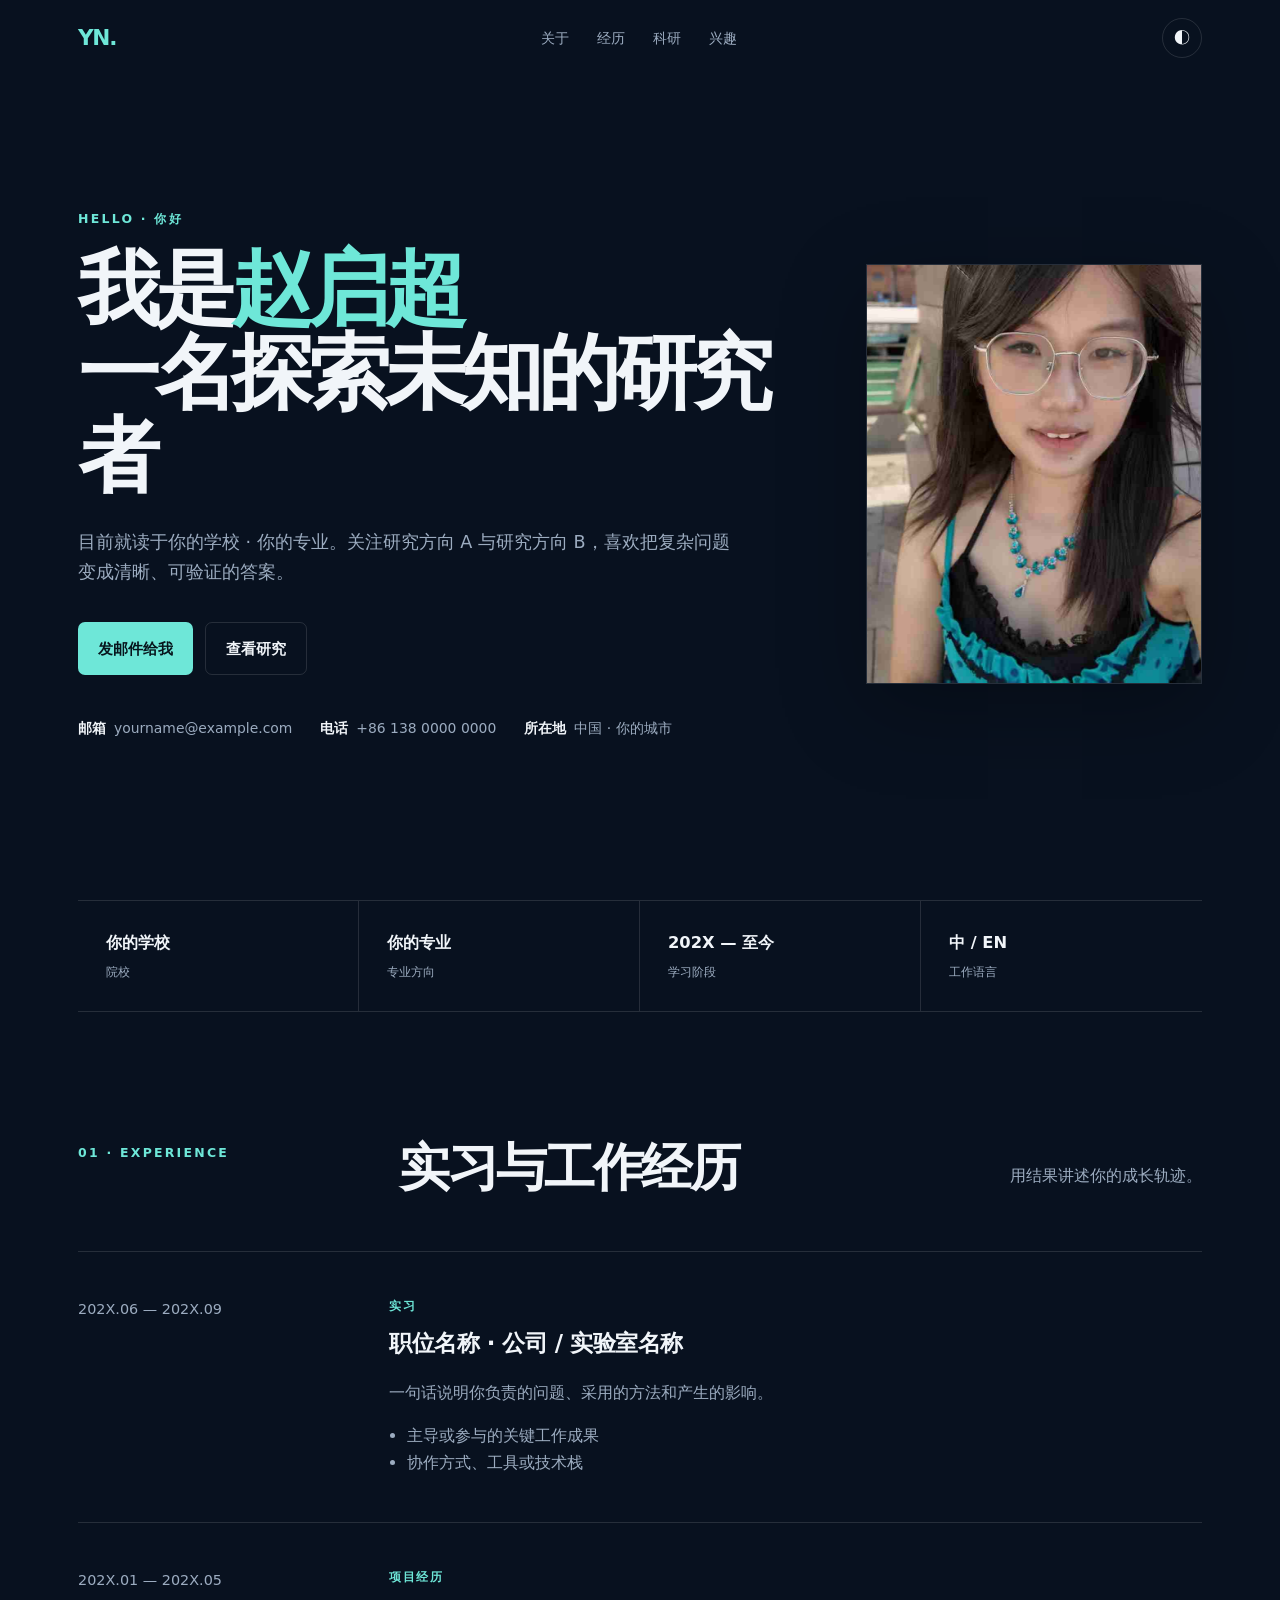
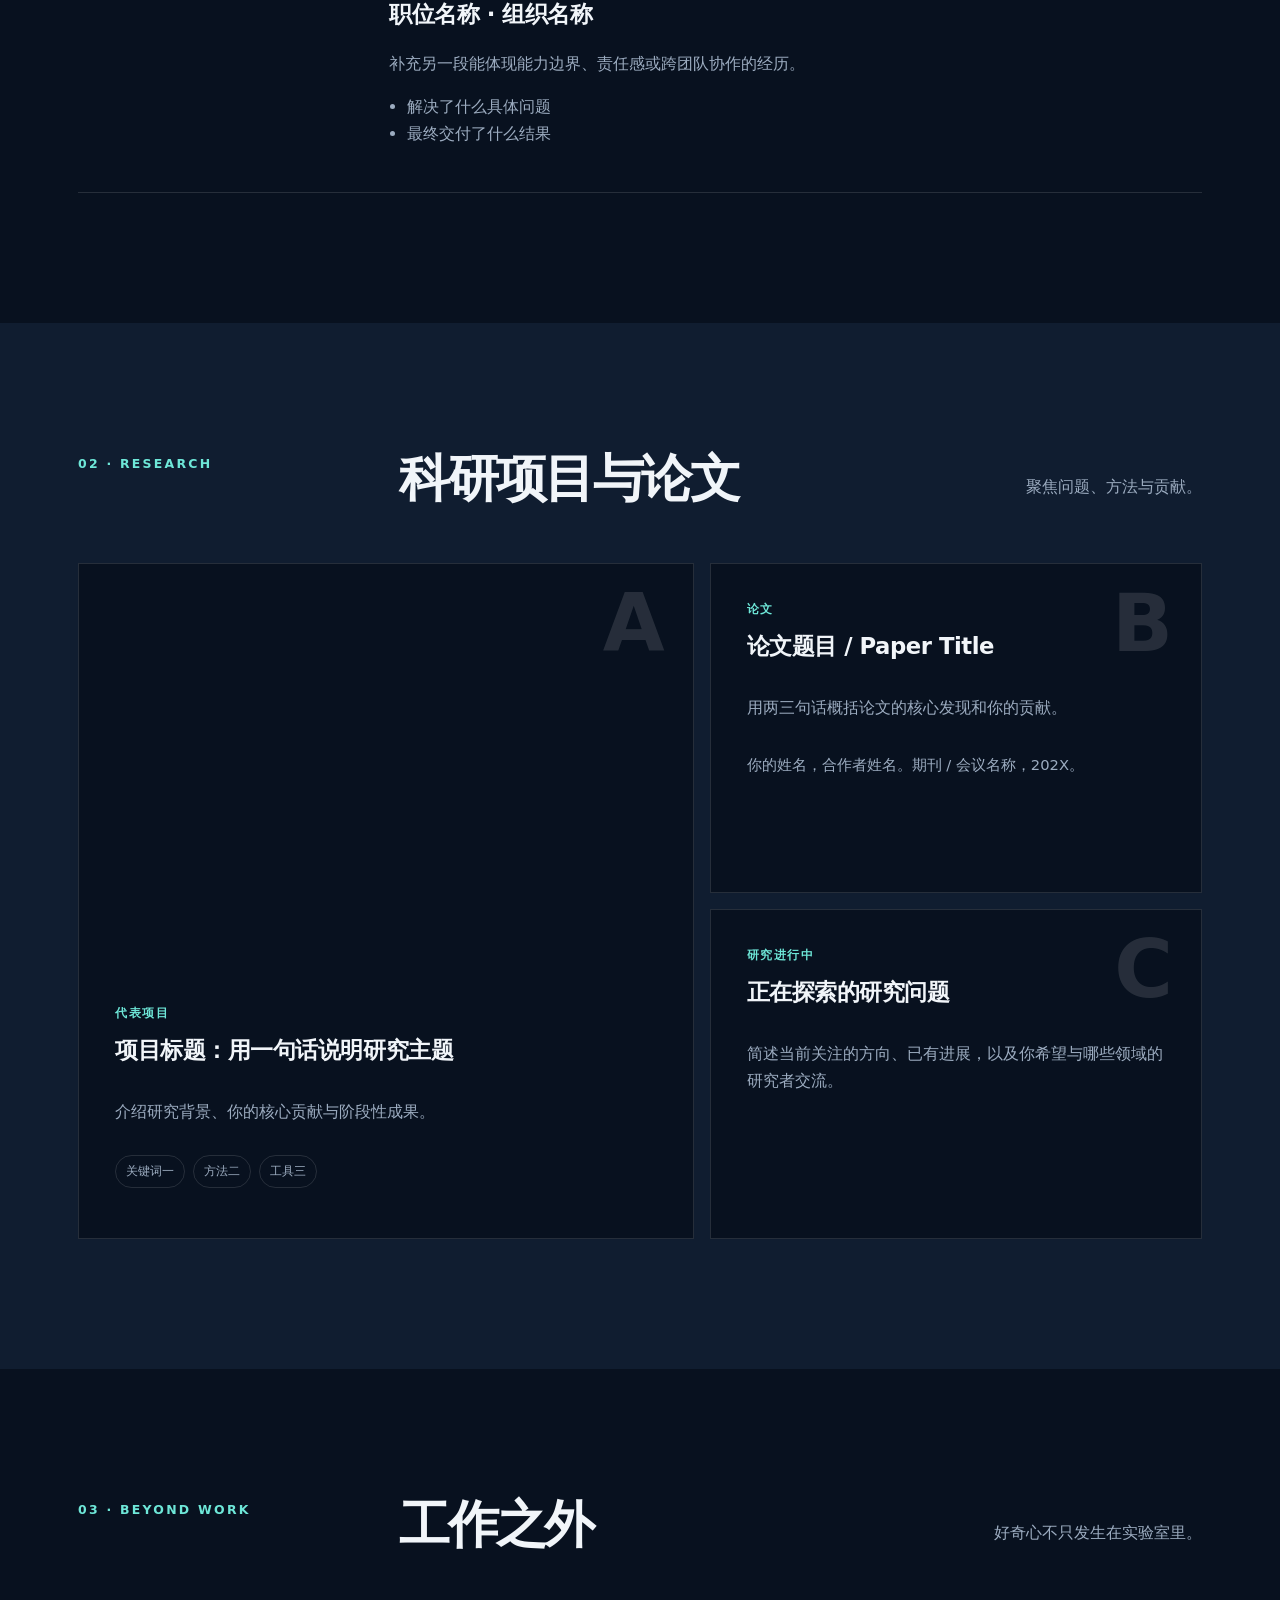
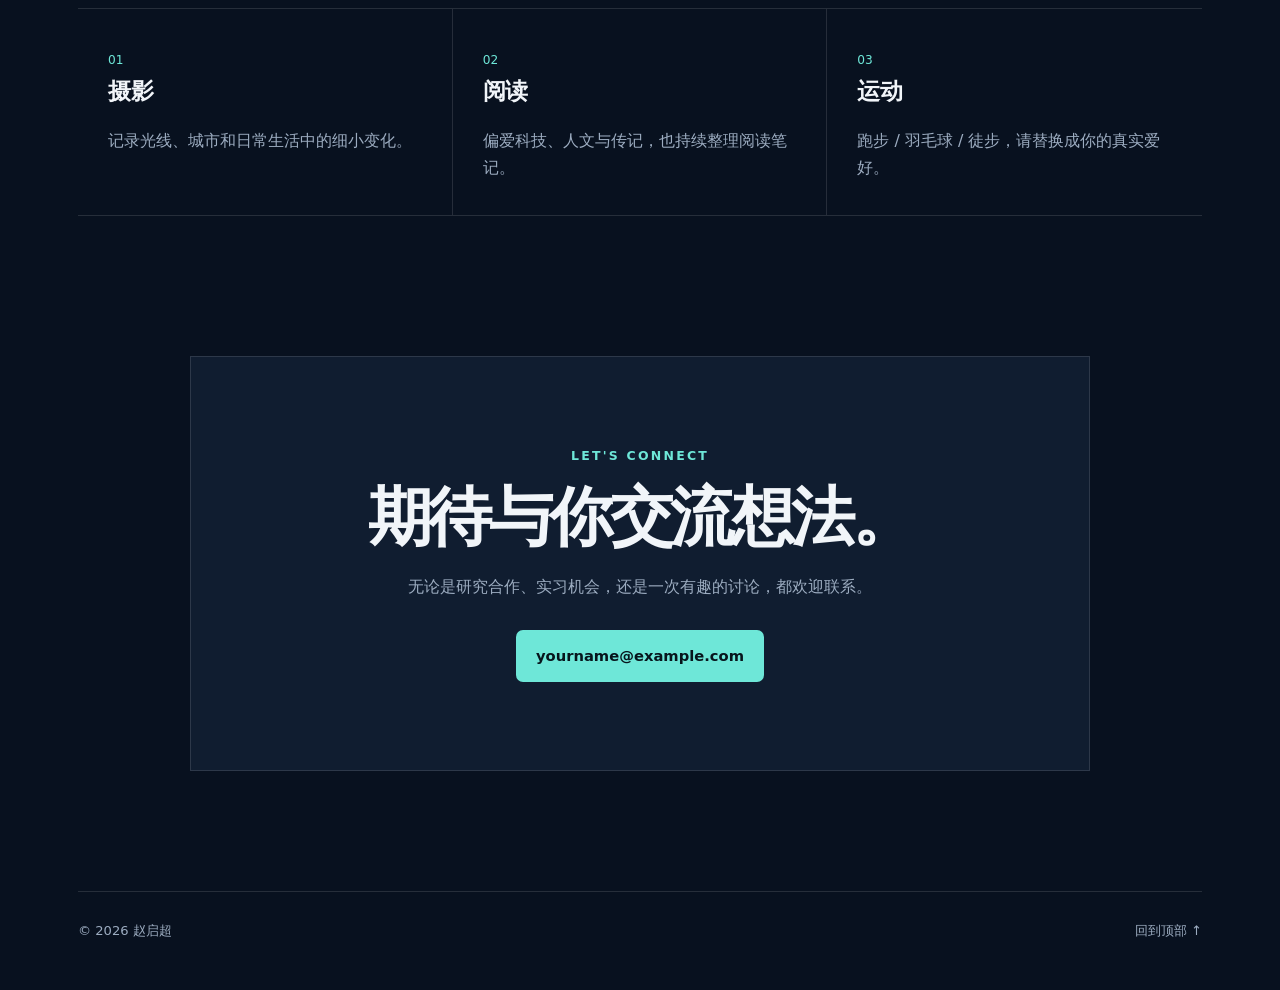
==== commit 324f9489: "Remove availability badge from profile photo" ====
--- a/index.html
+++ b/index.html
@@ -35,10 +35,9 @@
           <li><span>所在地</span><b id="profile-location">中国 · 你的城市</b></li>
         </ul>
       </div>
-      <div class="portrait-wrap reveal" aria-label="个人照片占位">
+      <div class="portrait-wrap reveal" aria-label="个人照片">
         <img id="profile-photo" class="portrait-photo" alt="个人照片" hidden>
         <div id="photo-placeholder" class="portrait-placeholder"><span>照片</span><small>可在管理页面上传</small></div>
-        <div class="availability"><i></i> Open to opportunities</div>
       </div>
     </section>
 
--- a/content.css
+++ b/content.css
@@ -1,4 +1,4 @@
 .hero h1 .title-line{color:var(--text)}
 .portrait-photo{width:100%;aspect-ratio:4/5;object-fit:cover;display:block;border:1px solid var(--line);box-shadow:var(--shadow)}
+.portrait-placeholder[hidden]{display:none!important}
 .contact-list b{font-weight:400;color:var(--muted)}
-
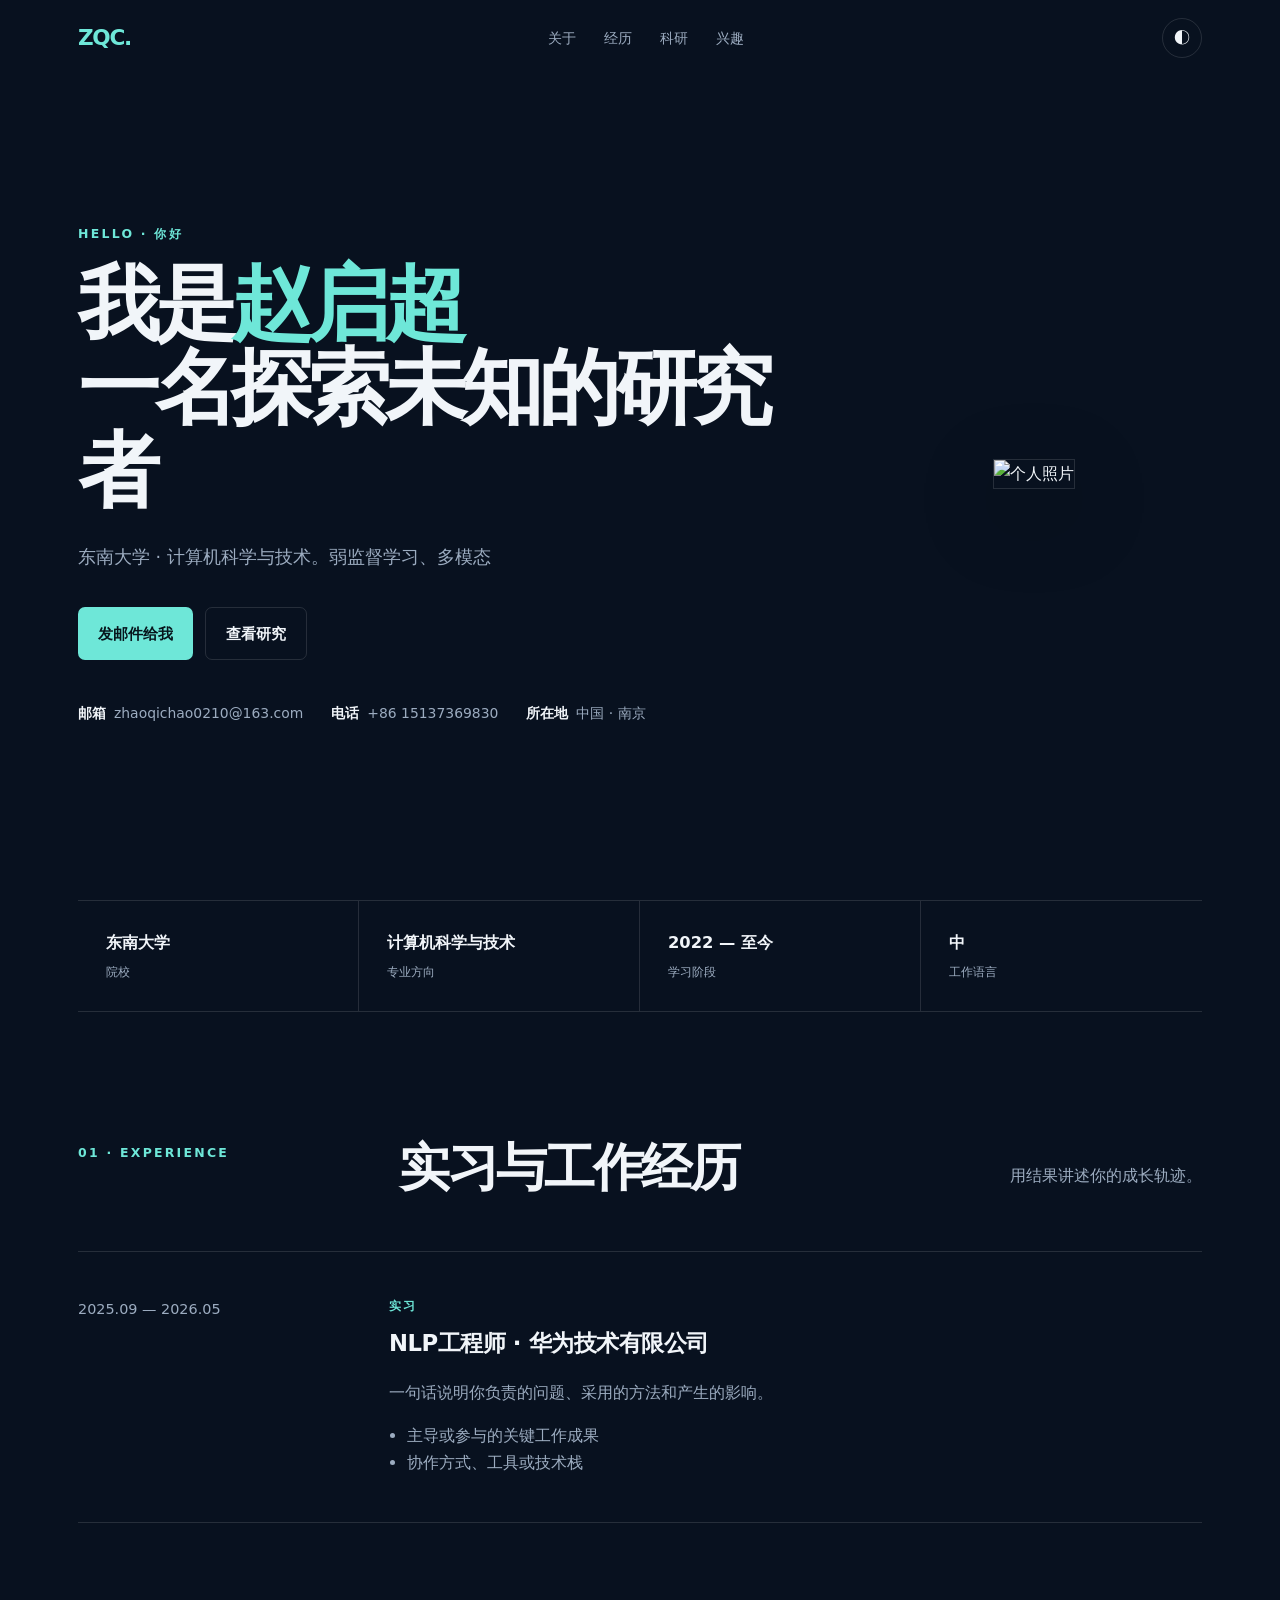
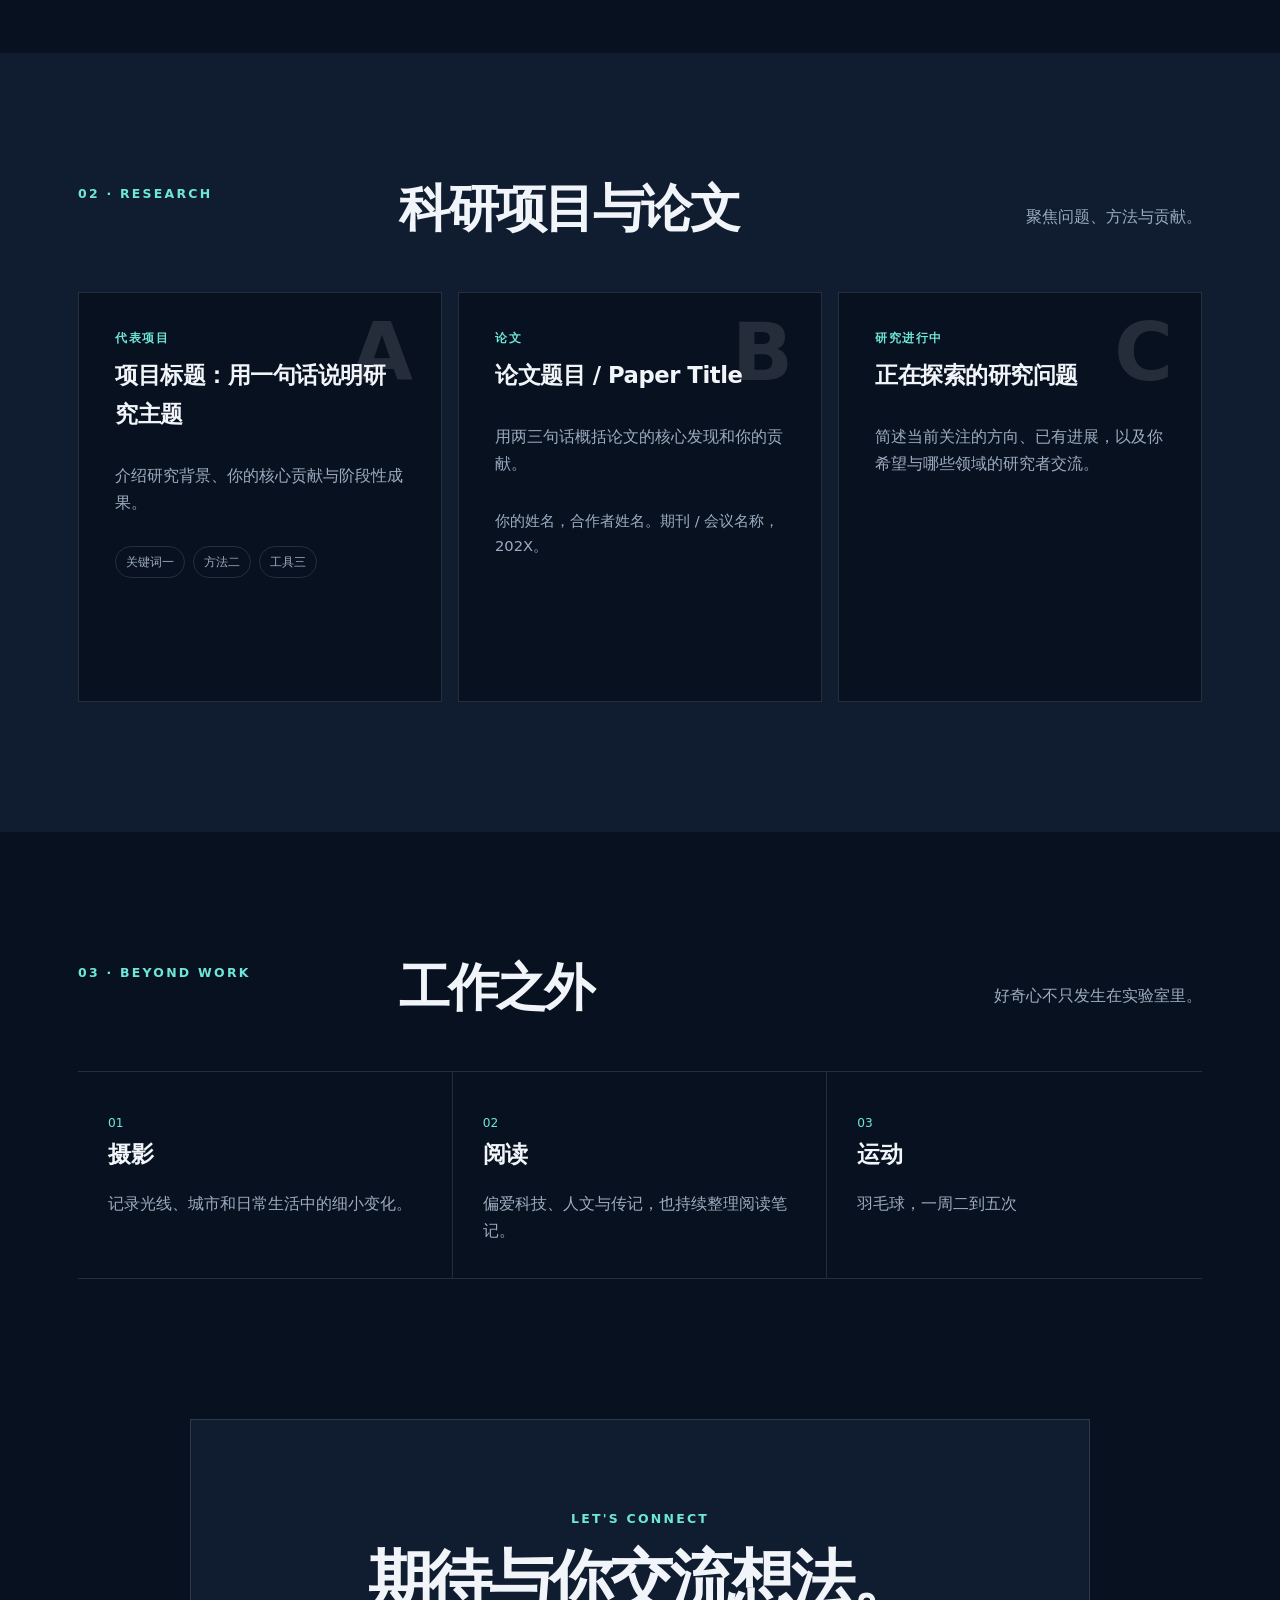
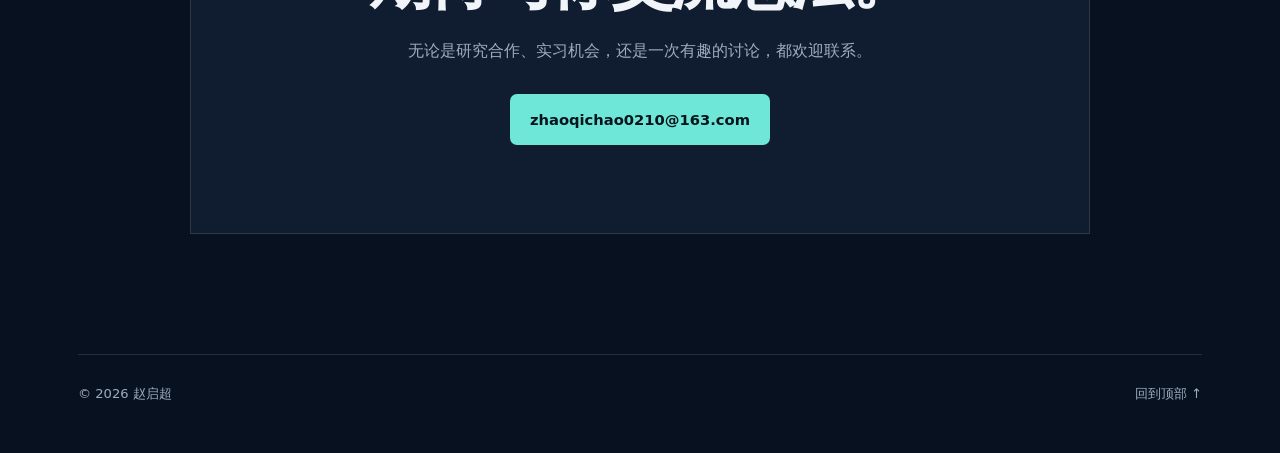
==== commit fcc27bf5: "Publish updated resume site on GitHub Pages" ====
--- a/index.html
+++ b/index.html
@@ -65,9 +65,9 @@
     <section class="section research-section" id="research">
       <div class="section-heading reveal"><p class="eyebrow">02 · RESEARCH</p><h2>科研项目与论文</h2><p>聚焦问题、方法与贡献。</p></div>
       <div class="project-grid" id="research-list">
-        <article class="project-card featured reveal"><div class="project-index">A</div><p class="tag">代表项目</p><h3>项目标题：用一句话说明研究主题</h3><p>介绍研究背景、你的核心贡献与阶段性成果。这里适合放项目摘要，也可以增加代码仓库或演示链接。</p><div class="chips"><span>关键词一</span><span>方法二</span><span>工具三</span></div><a href="#" aria-label="项目详情占位链接">项目详情（待替换）</a></article>
-        <article class="project-card reveal"><div class="project-index">B</div><p class="tag">论文</p><h3>论文题目 / Paper Title</h3><p class="citation"><strong>你的姓名</strong>，合作者姓名。期刊 / 会议名称，202X。</p><p>用两三句话概括论文的核心发现和你的贡献。</p><a href="#" aria-label="论文链接占位">论文链接（待替换）</a></article>
-        <article class="project-card reveal"><div class="project-index">C</div><p class="tag">研究进行中</p><h3>正在探索的研究问题</h3><p>简述当前关注的方向、已有进展，以及你希望与哪些领域的研究者交流。</p><a href="mailto:yourname@example.com">欢迎交流</a></article>
+        <article class="project-card reveal"><div class="project-index">A</div><p class="tag">代表项目</p><h3>项目标题：用一句话说明研究主题</h3><p>介绍研究背景、你的核心贡献与阶段性成果。这里适合放项目摘要，也可以增加代码仓库或演示链接。</p><div class="chips"><span>关键词一</span><span>方法二</span><span>工具三</span></div><div class="project-links"><a href="#" aria-label="项目详情占位链接">项目详情</a><a href="#" aria-label="代码仓库链接占位">代码仓库（粘贴链接）</a></div></article>
+        <article class="project-card reveal"><div class="project-index">B</div><p class="tag">论文</p><h3>论文题目 / Paper Title</h3><p class="citation"><strong>你的姓名</strong>，合作者姓名。期刊 / 会议名称，202X。</p><p>用两三句话概括论文的核心发现和你的贡献。</p><div class="project-links"><a href="#" aria-label="论文链接占位">论文链接</a><a href="#" aria-label="论文代码仓库链接占位">代码仓库（粘贴链接）</a></div></article>
+        <article class="project-card reveal"><div class="project-index">C</div><p class="tag">研究进行中</p><h3>正在探索的研究问题</h3><p>简述当前关注的方向、已有进展，以及你希望与哪些领域的研究者交流。</p><div class="project-links"><a href="mailto:yourname@example.com">欢迎交流</a><a href="#" aria-label="研究代码仓库链接占位">代码仓库（粘贴链接）</a></div></article>
       </div>
     </section>
 
@@ -87,7 +87,5 @@
 
   <footer><span>© <span id="year"></span> <span id="footer-name">你的姓名</span></span><a href="#top">回到顶部 ↑</a></footer>
   <script src="script.js"></script>
-  <!-- GitHub Pages refresh -->
 </body>
 </html>
-
--- a/styles.css
+++ b/styles.css
@@ -1,6 +1,6 @@
 :root{--bg:#08111f;--panel:#101d30;--panel-2:#13233a;--text:#f1f5f9;--muted:#9cacc0;--line:rgba(255,255,255,.12);--accent:#6ee7d8;--accent-2:#fbbf24;--shadow:0 24px 80px rgba(0,0,0,.28)}
-*{box-sizing:border-box}html{scroll-behavior:smooth}body{margin:0;background:var(--bg);color:var(--text);font-family:Inter,"PingFang SC","Microsoft YaHei",system-ui,sans-serif;line-height:1.7}body.light{--bg:#f4f7fb;--panel:#fff;--panel-2:#e9eff7;--text:#0a1729;--muted:#53657a;--line:rgba(8,17,31,.12);--shadow:0 24px 70px rgba(31,45,61,.12)}a{color:inherit;text-decoration:none}.site-header{height:76px;max-width:1180px;margin:auto;padding:0 28px;display:flex;align-items:center;justify-content:space-between;position:relative;z-index:10}.brand{font-size:1.35rem;font-weight:850;letter-spacing:-.06em}.brand span,.hero h1 span{color:var(--accent)}nav{display:flex;gap:28px}nav a{font-size:.9rem;color:var(--muted);transition:.2s}nav a:hover{color:var(--text)}.theme-button{border:1px solid var(--line);background:transparent;color:var(--text);border-radius:50%;width:40px;height:40px;font-size:1rem;cursor:pointer}main{overflow:hidden}.hero{min-height:calc(100vh - 76px);max-width:1180px;margin:auto;padding:64px 28px 92px;display:grid;grid-template-columns:1.35fr .65fr;gap:90px;align-items:center}.eyebrow{color:var(--accent);font-weight:750;letter-spacing:.18em;font-size:.78rem;margin:0 0 18px}.hero h1{font-size:clamp(3rem,6.4vw,6.4rem);line-height:1.02;letter-spacing:-.065em;margin:0 0 30px;max-width:900px}.intro{font-size:1.1rem;color:var(--muted);max-width:660px;margin:0}.intro strong{color:var(--text)}.actions{display:flex;gap:12px;margin:34px 0}.button{display:inline-flex;align-items:center;justify-content:center;padding:13px 20px;border-radius:7px;font-weight:720;font-size:.92rem}.primary{background:var(--accent);color:#07151c}.secondary{border:1px solid var(--line)}.contact-list{display:flex;flex-wrap:wrap;gap:10px 28px;padding:0;margin:42px 0 0;list-style:none;color:var(--muted);font-size:.87rem}.contact-list li{display:flex;gap:8px}.contact-list span{color:var(--text);font-weight:700}.portrait-wrap{position:relative}.portrait-placeholder{aspect-ratio:4/5;background:linear-gradient(145deg,var(--panel-2),var(--panel));border:1px solid var(--line);box-shadow:var(--shadow);display:grid;place-content:center;text-align:center;position:relative;overflow:hidden}.portrait-placeholder:before{content:"";position:absolute;width:210px;height:210px;border:1px solid var(--accent);border-radius:50%;opacity:.24;left:-55px;top:-45px}.portrait-placeholder:after{content:"";position:absolute;inset:auto -25% -30% 15%;height:65%;background:var(--accent);opacity:.07;transform:rotate(-14deg)}.portrait-placeholder span{font-size:3rem;font-weight:800;letter-spacing:.15em}.portrait-placeholder small{color:var(--muted);margin-top:8px}.availability{position:absolute;right:-28px;bottom:28px;background:var(--text);color:var(--bg);padding:10px 14px;font-size:.76rem;font-weight:750;letter-spacing:.04em;box-shadow:var(--shadow)}.availability i{display:inline-block;width:7px;height:7px;border-radius:50%;background:#22c55e;margin-right:7px}.facts{max-width:1124px;margin:0 auto;border-top:1px solid var(--line);border-bottom:1px solid var(--line);display:grid;grid-template-columns:repeat(4,1fr)}.facts div{padding:28px;border-right:1px solid var(--line)}.facts div:last-child{border-right:0}.facts strong,.facts span{display:block}.facts strong{font-size:1.02rem}.facts span{color:var(--muted);font-size:.77rem;margin-top:5px}.section{max-width:1180px;margin:auto;padding:130px 28px}.section-heading{display:grid;grid-template-columns:1fr 1.5fr 1fr;align-items:end;margin-bottom:58px}.section-heading .eyebrow{align-self:start}.section-heading h2{font-size:clamp(2.25rem,4vw,4.5rem);line-height:1;letter-spacing:-.05em;margin:0}.section-heading>p:last-child{color:var(--muted);margin:0 0 4px;text-align:right}.timeline{border-top:1px solid var(--line)}.timeline-item{display:grid;grid-template-columns:1fr 3fr;gap:40px;padding:45px 0;border-bottom:1px solid var(--line)}.date{color:var(--muted);font-size:.9rem}.tag{color:var(--accent);font-size:.72rem;font-weight:800;letter-spacing:.14em;text-transform:uppercase;margin:0 0 8px}.timeline h3,.project-card h3,.interests h3{font-size:1.42rem;margin:0 0 12px;letter-spacing:-.02em}.timeline-item p:not(.tag),.timeline-item li,.project-card p:not(.tag){color:var(--muted)}.timeline-item ul{padding-left:18px;margin-bottom:0}.research-section{max-width:none;background:var(--panel);padding-left:max(28px,calc((100vw - 1124px)/2));padding-right:max(28px,calc((100vw - 1124px)/2))}.project-grid{display:grid;grid-template-columns:1.25fr 1fr;gap:16px}.project-card{background:var(--bg);border:1px solid var(--line);padding:36px;min-height:330px;position:relative;display:flex;flex-direction:column}.project-card.featured{grid-row:span 2;min-height:676px;justify-content:flex-end}.project-index{position:absolute;right:28px;top:20px;font-size:5rem;font-weight:900;color:var(--line);line-height:1}.project-card a{margin-top:auto;color:var(--accent);font-weight:700;padding-top:24px}.chips{display:flex;flex-wrap:wrap;gap:8px;margin:14px 0}.chips span{border:1px solid var(--line);border-radius:30px;padding:5px 10px;color:var(--muted);font-size:.75rem}.citation{font-size:.92rem}.interests{display:grid;grid-template-columns:repeat(3,1fr);border-top:1px solid var(--line);border-bottom:1px solid var(--line)}.interests article{padding:36px 30px 34px;border-right:1px solid var(--line)}.interests article:last-child{border:0}.interests span{color:var(--accent);font-size:.76rem}.interests p{color:var(--muted);margin-bottom:0}.contact-section{text-align:center;max-width:900px;margin:10px auto 120px;padding:88px 28px;background:var(--panel);border:1px solid var(--line)}.contact-section h2{font-size:clamp(2.4rem,5vw,5rem);letter-spacing:-.055em;line-height:1.05;margin:0}.contact-section>p:not(.eyebrow){color:var(--muted);margin:22px auto 30px;max-width:540px}footer{max-width:1124px;margin:auto;padding:28px 0 48px;border-top:1px solid var(--line);display:flex;justify-content:space-between;color:var(--muted);font-size:.82rem}.reveal{opacity:0;transform:translateY(18px);transition:opacity .7s ease,transform .7s ease}.reveal.visible{opacity:1;transform:none}
-@media(max-width:820px){nav{display:none}.hero{grid-template-columns:1fr;gap:48px;padding-top:50px}.portrait-wrap{max-width:380px}.availability{right:-8px}.facts{grid-template-columns:1fr 1fr;margin:0 20px}.facts div:nth-child(2){border-right:0}.facts div:nth-child(-n+2){border-bottom:1px solid var(--line)}.section{padding:90px 24px}.section-heading{grid-template-columns:1fr}.section-heading h2{margin-bottom:14px}.section-heading>p:last-child{text-align:left}.timeline-item{grid-template-columns:1fr;gap:8px}.project-grid{grid-template-columns:1fr}.project-card.featured{grid-row:auto;min-height:440px}.interests{grid-template-columns:1fr}.interests article{border-right:0;border-bottom:1px solid var(--line)}.contact-section{margin:0 20px 90px}footer{margin:0 20px}}
+*{box-sizing:border-box}html{scroll-behavior:smooth}body{margin:0;background:var(--bg);color:var(--text);font-family:Inter,"PingFang SC","Microsoft YaHei",system-ui,sans-serif;line-height:1.7}body.light{--bg:#f4f7fb;--panel:#fff;--panel-2:#e9eff7;--text:#0a1729;--muted:#53657a;--line:rgba(8,17,31,.12);--shadow:0 24px 70px rgba(31,45,61,.12)}a{color:inherit;text-decoration:none}.site-header{height:76px;max-width:1180px;margin:auto;padding:0 28px;display:flex;align-items:center;justify-content:space-between;position:relative;z-index:10}.brand{font-size:1.35rem;font-weight:850;letter-spacing:-.06em}.brand span,.hero h1 span{color:var(--accent)}nav{display:flex;gap:28px}nav a{font-size:.9rem;color:var(--muted);transition:.2s}nav a:hover{color:var(--text)}.theme-button{border:1px solid var(--line);background:transparent;color:var(--text);border-radius:50%;width:40px;height:40px;font-size:1rem;cursor:pointer}main{overflow:hidden}.hero{min-height:calc(100vh - 76px);max-width:1180px;margin:auto;padding:64px 28px 92px;display:grid;grid-template-columns:1.35fr .65fr;gap:90px;align-items:center}.eyebrow{color:var(--accent);font-weight:750;letter-spacing:.18em;font-size:.78rem;margin:0 0 18px}.hero h1{font-size:clamp(3rem,6.4vw,6.4rem);line-height:1.02;letter-spacing:-.065em;margin:0 0 30px;max-width:900px}.intro{font-size:1.1rem;color:var(--muted);max-width:660px;margin:0}.intro strong{color:var(--text)}.actions{display:flex;gap:12px;margin:34px 0}.button{display:inline-flex;align-items:center;justify-content:center;padding:13px 20px;border-radius:7px;font-weight:720;font-size:.92rem}.primary{background:var(--accent);color:#07151c}.secondary{border:1px solid var(--line)}.contact-list{display:flex;flex-wrap:wrap;gap:10px 28px;padding:0;margin:42px 0 0;list-style:none;color:var(--muted);font-size:.87rem}.contact-list li{display:flex;gap:8px}.contact-list span{color:var(--text);font-weight:700}.portrait-wrap{position:relative}.portrait-placeholder{aspect-ratio:4/5;background:linear-gradient(145deg,var(--panel-2),var(--panel));border:1px solid var(--line);box-shadow:var(--shadow);display:grid;place-content:center;text-align:center;position:relative;overflow:hidden}.portrait-placeholder:before{content:"";position:absolute;width:210px;height:210px;border:1px solid var(--accent);border-radius:50%;opacity:.24;left:-55px;top:-45px}.portrait-placeholder:after{content:"";position:absolute;inset:auto -25% -30% 15%;height:65%;background:var(--accent);opacity:.07;transform:rotate(-14deg)}.portrait-placeholder span{font-size:3rem;font-weight:800;letter-spacing:.15em}.portrait-placeholder small{color:var(--muted);margin-top:8px}.availability{position:absolute;right:-28px;bottom:28px;background:var(--text);color:var(--bg);padding:10px 14px;font-size:.76rem;font-weight:750;letter-spacing:.04em;box-shadow:var(--shadow)}.availability i{display:inline-block;width:7px;height:7px;border-radius:50%;background:#22c55e;margin-right:7px}.facts{max-width:1124px;margin:0 auto;border-top:1px solid var(--line);border-bottom:1px solid var(--line);display:grid;grid-template-columns:repeat(4,1fr)}.facts div{padding:28px;border-right:1px solid var(--line)}.facts div:last-child{border-right:0}.facts strong,.facts span{display:block}.facts strong{font-size:1.02rem}.facts span{color:var(--muted);font-size:.77rem;margin-top:5px}.section{max-width:1180px;margin:auto;padding:130px 28px}.section-heading{display:grid;grid-template-columns:1fr 1.5fr 1fr;align-items:end;margin-bottom:58px}.section-heading .eyebrow{align-self:start}.section-heading h2{font-size:clamp(2.25rem,4vw,4.5rem);line-height:1;letter-spacing:-.05em;margin:0}.section-heading>p:last-child{color:var(--muted);margin:0 0 4px;text-align:right}.timeline{border-top:1px solid var(--line)}.timeline-item{display:grid;grid-template-columns:1fr 3fr;gap:40px;padding:45px 0;border-bottom:1px solid var(--line)}.date{color:var(--muted);font-size:.9rem}.tag{color:var(--accent);font-size:.72rem;font-weight:800;letter-spacing:.14em;text-transform:uppercase;margin:0 0 8px}.timeline h3,.project-card h3,.interests h3{font-size:1.42rem;margin:0 0 12px;letter-spacing:-.02em}.timeline-item p:not(.tag),.timeline-item li,.project-card p:not(.tag){color:var(--muted)}.timeline-item ul{padding-left:18px;margin-bottom:0}.research-section{max-width:none;background:var(--panel);padding-left:max(28px,calc((100vw - 1124px)/2));padding-right:max(28px,calc((100vw - 1124px)/2))}.project-grid{display:grid;grid-template-columns:repeat(3,minmax(0,1fr));gap:16px}.project-card{background:var(--bg);border:1px solid var(--line);padding:36px;min-height:410px;position:relative;display:flex;flex-direction:column}.project-index{position:absolute;right:28px;top:20px;font-size:5rem;font-weight:900;color:var(--line);line-height:1}.project-links{display:flex;flex-direction:column;gap:8px;margin-top:auto;padding-top:24px}.project-card .project-links a{margin-top:0;padding-top:0;color:var(--accent);font-weight:700}.project-card .project-links a:last-child{color:var(--text);font-size:.86rem}.chips{display:flex;flex-wrap:wrap;gap:8px;margin:14px 0}.chips span{border:1px solid var(--line);border-radius:30px;padding:5px 10px;color:var(--muted);font-size:.75rem}.citation{font-size:.92rem}.interests{display:grid;grid-template-columns:repeat(3,1fr);border-top:1px solid var(--line);border-bottom:1px solid var(--line)}.interests article{padding:36px 30px 34px;border-right:1px solid var(--line)}.interests article:last-child{border:0}.interests span{color:var(--accent);font-size:.76rem}.interests p{color:var(--muted);margin-bottom:0}.contact-section{text-align:center;max-width:900px;margin:10px auto 120px;padding:88px 28px;background:var(--panel);border:1px solid var(--line)}.contact-section h2{font-size:clamp(2.4rem,5vw,5rem);letter-spacing:-.055em;line-height:1.05;margin:0}.contact-section>p:not(.eyebrow){color:var(--muted);margin:22px auto 30px;max-width:540px}footer{max-width:1124px;margin:auto;padding:28px 0 48px;border-top:1px solid var(--line);display:flex;justify-content:space-between;color:var(--muted);font-size:.82rem}.reveal{opacity:0;transform:translateY(18px);transition:opacity .7s ease,transform .7s ease}.reveal.visible{opacity:1;transform:none}
+@media(max-width:960px){.project-grid{grid-template-columns:1fr 1fr}.project-card:last-child{grid-column:1/-1}}
+@media(max-width:820px){nav{display:none}.hero{grid-template-columns:1fr;gap:48px;padding-top:50px}.portrait-wrap{max-width:380px}.availability{right:-8px}.facts{grid-template-columns:1fr 1fr;margin:0 20px}.facts div:nth-child(2){border-right:0}.facts div:nth-child(-n+2){border-bottom:1px solid var(--line)}.section{padding:90px 24px}.section-heading{grid-template-columns:1fr}.section-heading h2{margin-bottom:14px}.section-heading>p:last-child{text-align:left}.timeline-item{grid-template-columns:1fr;gap:8px}.project-grid{grid-template-columns:1fr}.project-card:last-child{grid-column:auto}.project-card{min-height:350px}.interests{grid-template-columns:1fr}.interests article{border-right:0;border-bottom:1px solid var(--line)}.contact-section{margin:0 20px 90px}footer{margin:0 20px}}
 @media(max-width:480px){.site-header{padding:0 20px}.hero{padding:36px 20px 72px}.hero h1{font-size:3rem}.actions{align-items:stretch;flex-direction:column}.contact-list{flex-direction:column}.facts{grid-template-columns:1fr}.facts div{border-right:0!important;border-bottom:1px solid var(--line)}.facts div:last-child{border-bottom:0}.project-card{padding:28px 22px}.section{padding-left:20px;padding-right:20px}.contact-section{padding:66px 22px}}
 @media(prefers-reduced-motion:reduce){html{scroll-behavior:auto}.reveal{opacity:1;transform:none;transition:none}}
-
--- a/content.css
+++ b/content.css
@@ -1,4 +1,16 @@
 .hero h1 .title-line{color:var(--text)}
-.portrait-photo{width:100%;aspect-ratio:4/5;object-fit:cover;display:block;border:1px solid var(--line);box-shadow:var(--shadow)}
+.portrait-wrap{justify-self:center;width:max-content;max-width:100%}
+.portrait-photo{display:block;width:auto;height:auto;max-width:min(420px,calc(100vw - 40px));max-height:min(640px,65vh);border:1px solid var(--line);box-shadow:var(--shadow)}
+.portrait-placeholder{width:min(360px,80vw)}
 .portrait-placeholder[hidden]{display:none!important}
 .contact-list b{font-weight:400;color:var(--muted)}
+.project-grid{grid-template-columns:repeat(3,minmax(0,1fr))}
+.project-card,.project-card.featured{grid-row:auto;min-height:410px;justify-content:flex-start}
+.project-card:last-child{grid-column:auto}
+.project-links{display:flex;flex-wrap:wrap;align-items:center;gap:8px 18px;margin-top:auto;padding-top:24px}
+.project-card .project-links a{margin:0;padding:0;color:var(--accent);font-weight:700}
+.reveal{transform:translateY(36px);transition:opacity .75s ease,transform .75s cubic-bezier(.2,.65,.2,1)}
+.project-card.reveal:nth-child(2){transition-delay:.08s}.project-card.reveal:nth-child(3){transition-delay:.16s}
+@media(max-width:960px){.project-grid{grid-template-columns:repeat(2,minmax(0,1fr))}}
+@media(max-width:820px){.project-grid{grid-template-columns:1fr}.portrait-photo{max-width:100%;max-height:60vh}}
+@media(prefers-reduced-motion:reduce){.reveal{opacity:1;transform:none;transition:none}.project-card.reveal:nth-child(2),.project-card.reveal:nth-child(3){transition-delay:0s}}
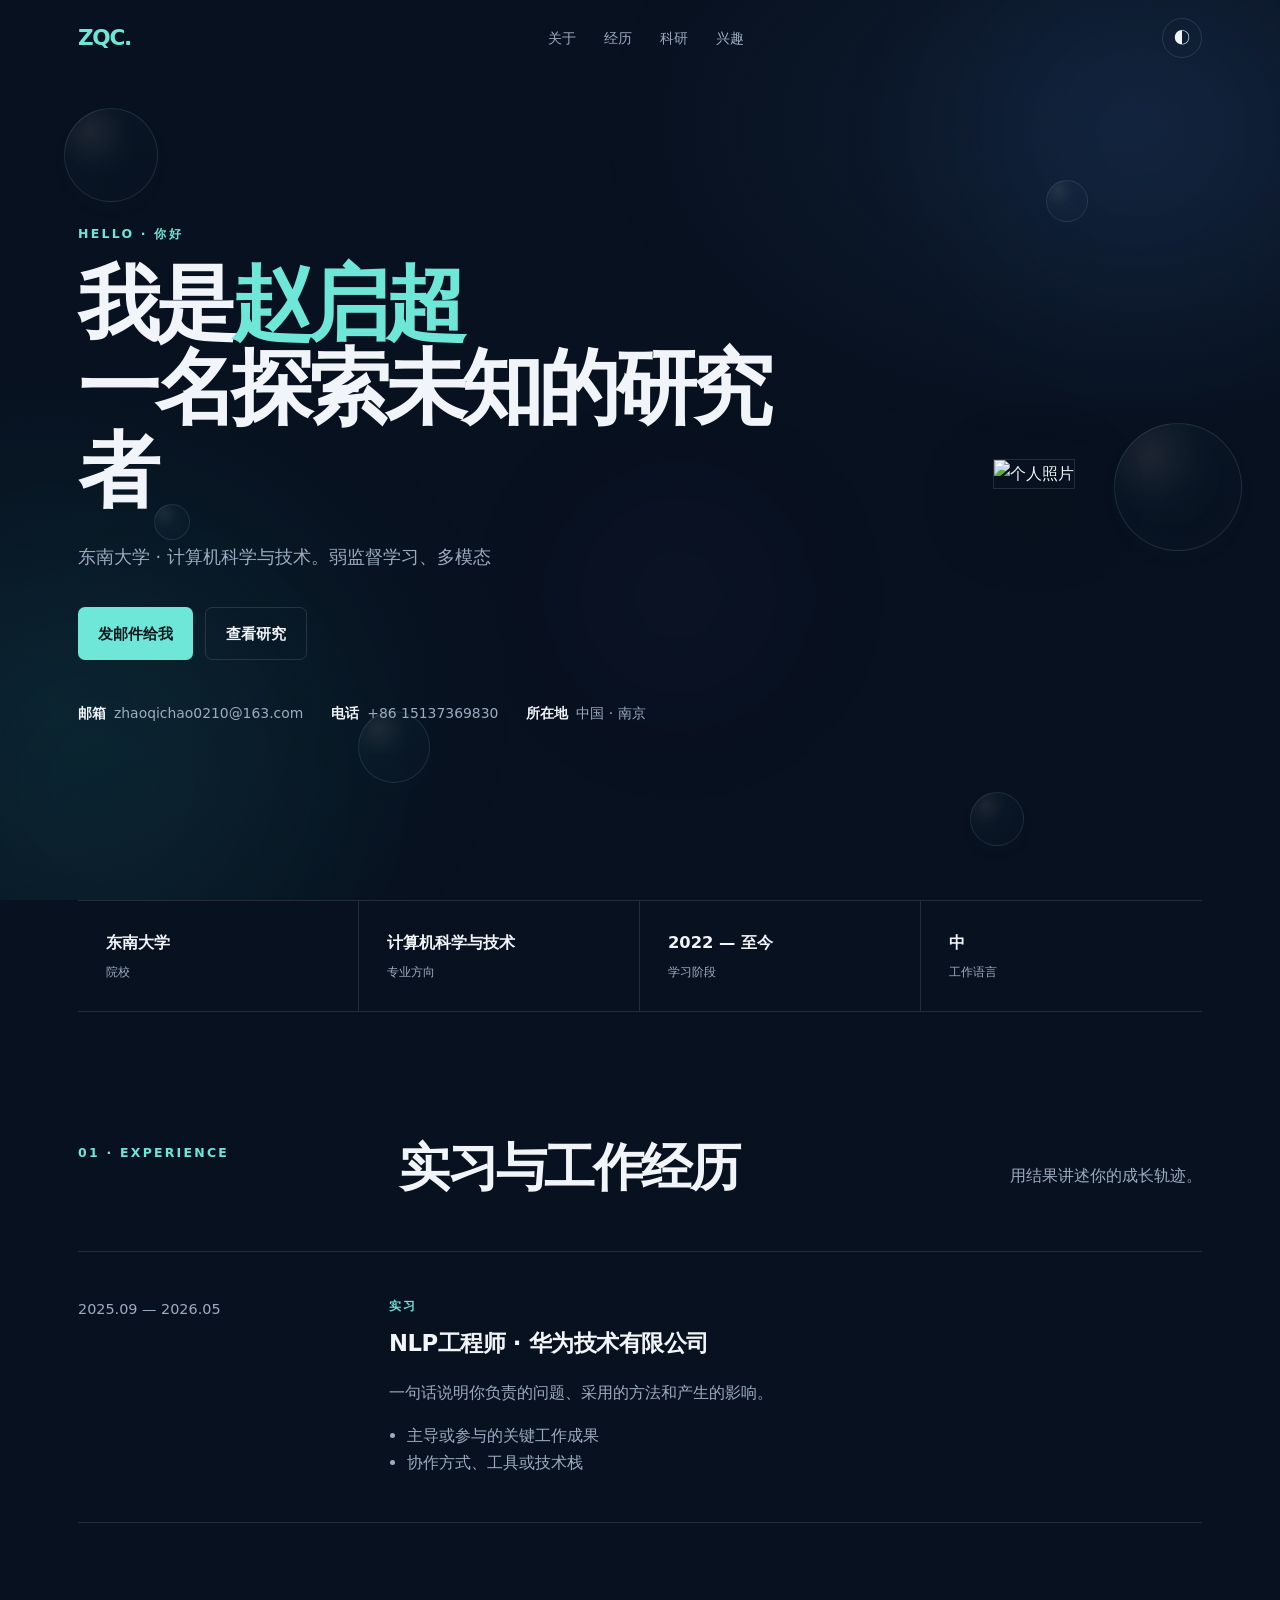
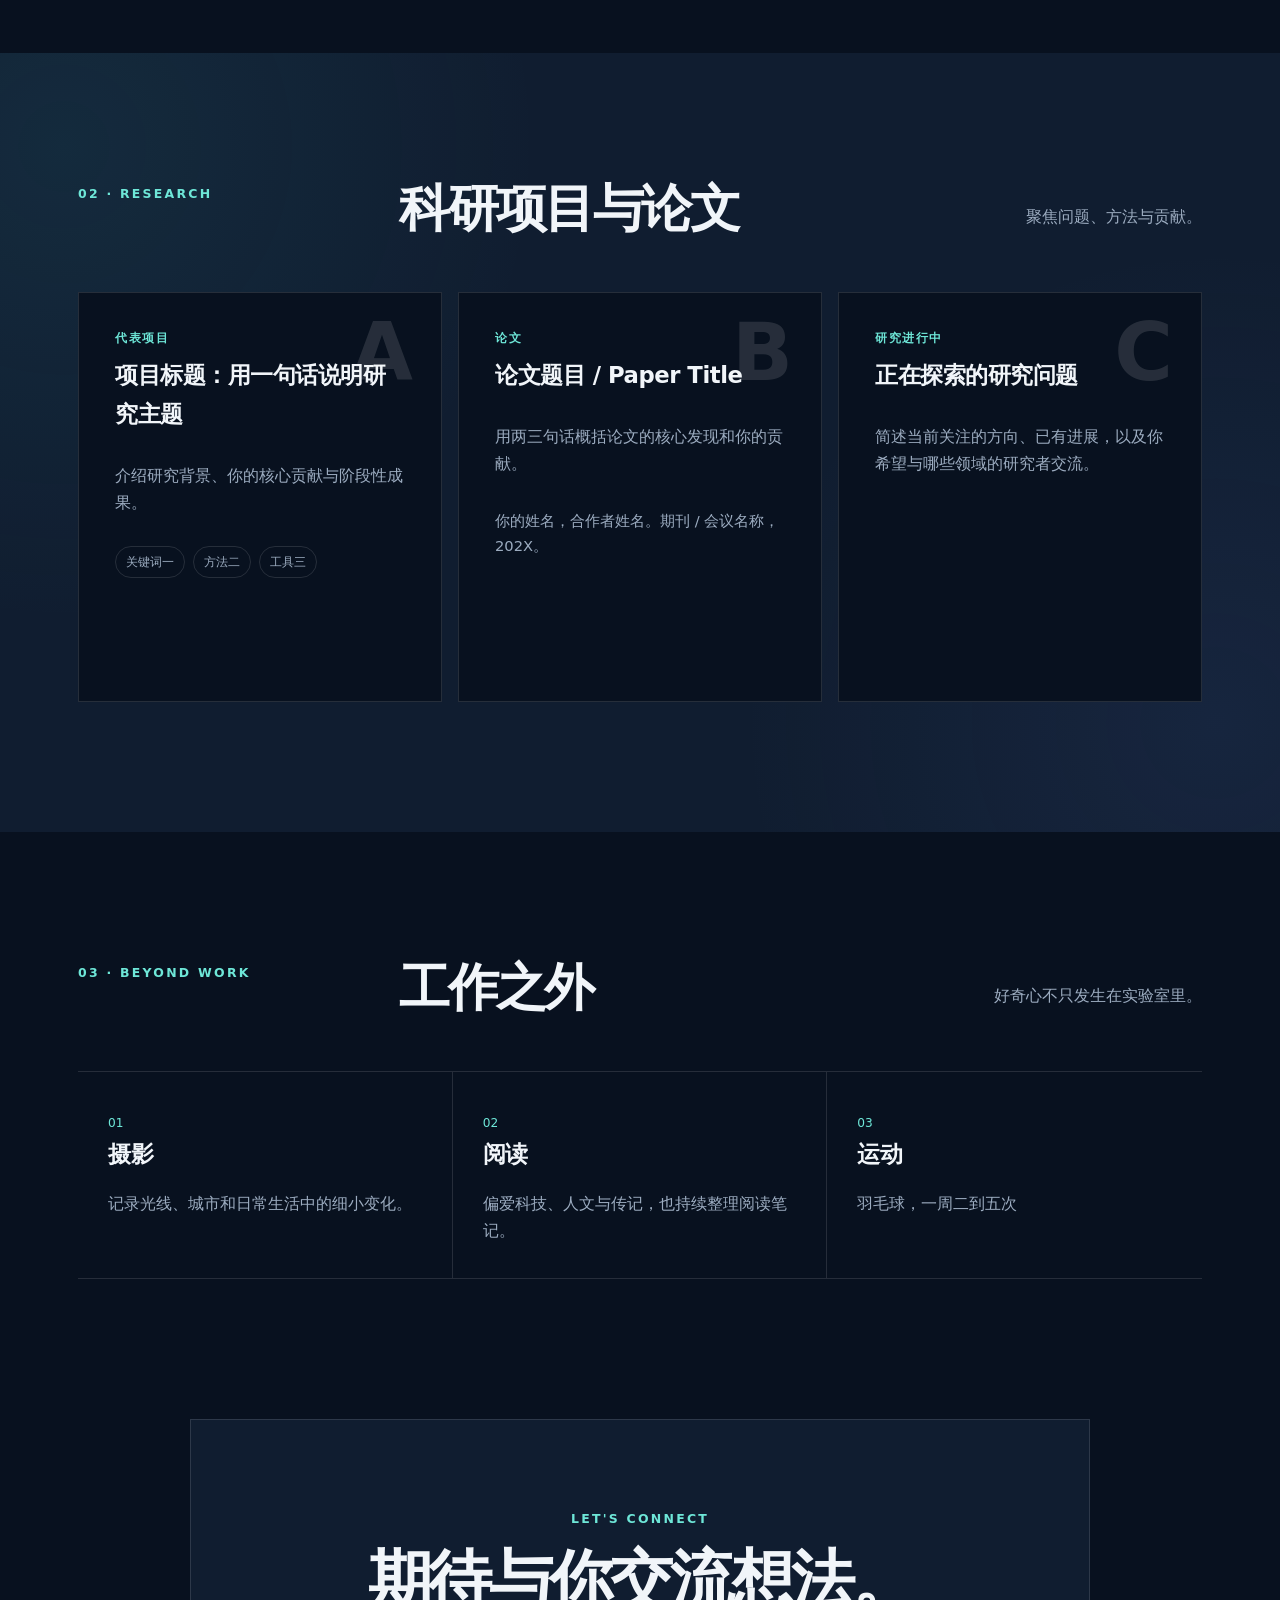
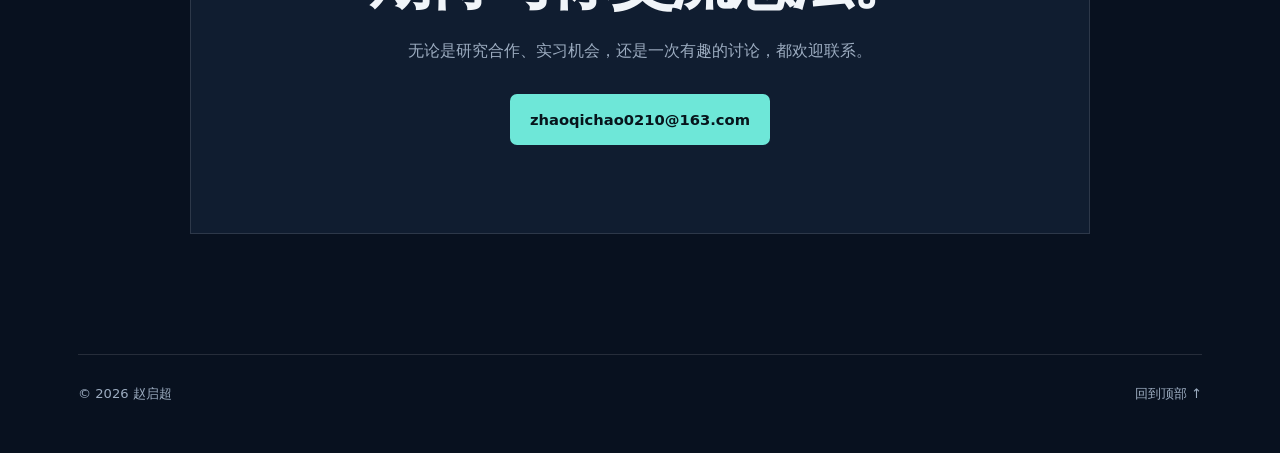
==== commit dc8be1c2: "Add subtle animated bubbles and ambient background" ====
--- a/index.html
+++ b/index.html
@@ -11,6 +11,17 @@
   <link rel="stylesheet" href="content.css">
 </head>
 <body>
+  <div class="ambient-scene" aria-hidden="true">
+    <span class="ambient-glow glow-one"></span>
+    <span class="ambient-glow glow-two"></span>
+    <span class="ambient-glow glow-three"></span>
+    <span class="ambient-bubble bubble-one"></span>
+    <span class="ambient-bubble bubble-two"></span>
+    <span class="ambient-bubble bubble-three"></span>
+    <span class="ambient-bubble bubble-four"></span>
+    <span class="ambient-bubble bubble-five"></span>
+    <span class="ambient-bubble bubble-six"></span>
+  </div>
   <header class="site-header">
     <a class="brand" href="#top" aria-label="返回首页"><span id="brand-initials">YN</span><span>.</span></a>
     <nav aria-label="主导航">
--- a/content.css
+++ b/content.css
@@ -14,3 +14,29 @@
 @media(max-width:960px){.project-grid{grid-template-columns:repeat(2,minmax(0,1fr))}}
 @media(max-width:820px){.project-grid{grid-template-columns:1fr}.portrait-photo{max-width:100%;max-height:60vh}}
 @media(prefers-reduced-motion:reduce){.reveal{opacity:1;transform:none;transition:none}.project-card.reveal:nth-child(2),.project-card.reveal:nth-child(3){transition-delay:0s}}
+
+/* Quiet depth behind the resume content. All decorative layers ignore input. */
+body{isolation:isolate}
+.ambient-scene{position:fixed;inset:0;z-index:0;overflow:hidden;pointer-events:none;background:radial-gradient(ellipse 55% 48% at 88% 14%,rgba(63,104,177,.13),transparent 75%),radial-gradient(ellipse 48% 55% at 4% 78%,rgba(22,135,143,.1),transparent 76%)}
+.ambient-scene::before{content:"";position:absolute;inset:0;background-image:radial-gradient(rgba(159,220,226,.18) .7px,transparent .7px);background-size:38px 38px;opacity:.36;mask-image:linear-gradient(to bottom,transparent,black 18%,black 80%,transparent)}
+.site-header,main,footer{position:relative;z-index:1}
+.ambient-glow{position:absolute;border-radius:50%;filter:blur(48px);opacity:.24;animation:glow-drift 28s ease-in-out infinite alternate}
+.glow-one{width:min(46vw,610px);height:min(46vw,610px);top:-18%;right:-12%;background:radial-gradient(circle,rgba(61,135,207,.4),transparent 68%)}
+.glow-two{width:min(52vw,700px);height:min(52vw,700px);bottom:-24%;left:-18%;background:radial-gradient(circle,rgba(46,196,181,.29),transparent 68%);animation-delay:-11s}
+.glow-three{width:34vw;height:34vw;top:42%;left:36%;background:radial-gradient(circle,rgba(102,73,185,.18),transparent 70%);animation-delay:-20s}
+.ambient-bubble{position:absolute;width:var(--size);aspect-ratio:1;border-radius:50%;border:1px solid rgba(169,230,237,.18);background:radial-gradient(circle at 28% 24%,rgba(255,255,255,.13),rgba(96,211,224,.045) 38%,rgba(54,102,148,.025) 68%,transparent 75%);box-shadow:inset -8px -10px 22px rgba(100,179,200,.035),0 8px 28px rgba(32,140,158,.035);opacity:.68;animation:bubble-float var(--duration) ease-in-out infinite;animation-delay:var(--delay)}
+.bubble-one{--size:94px;--duration:22s;--delay:-4s;top:12%;left:5%}
+.bubble-two{--size:42px;--duration:19s;--delay:-12s;top:20%;right:15%}
+.bubble-three{--size:128px;--duration:30s;--delay:-18s;top:47%;right:3%}
+.bubble-four{--size:36px;--duration:18s;--delay:-7s;top:56%;left:12%}
+.bubble-five{--size:72px;--duration:25s;--delay:-16s;bottom:13%;left:28%}
+.bubble-six{--size:54px;--duration:21s;--delay:-9s;bottom:6%;right:20%}
+.research-section{position:relative;background:radial-gradient(circle at 5% 12%,rgba(56,164,177,.1),transparent 34%),radial-gradient(circle at 95% 86%,rgba(76,103,178,.11),transparent 34%),var(--panel)}
+body.light .ambient-scene{background:radial-gradient(ellipse 55% 48% at 88% 14%,rgba(125,171,217,.13),transparent 75%),radial-gradient(ellipse 48% 55% at 4% 78%,rgba(87,191,180,.1),transparent 76%)}
+body.light .ambient-scene::before{background-image:radial-gradient(rgba(37,89,119,.19) .7px,transparent .7px);opacity:.28}
+body.light .ambient-glow{opacity:.15}
+body.light .ambient-bubble{border-color:rgba(45,124,151,.18);background:radial-gradient(circle at 28% 24%,rgba(255,255,255,.6),rgba(112,186,207,.08) 44%,transparent 75%);box-shadow:inset -8px -10px 22px rgba(83,159,182,.04),0 8px 28px rgba(32,140,158,.035)}
+@keyframes bubble-float{0%,100%{transform:translate3d(0,0,0)}50%{transform:translate3d(14px,-34px,0)}}
+@keyframes glow-drift{from{transform:translate3d(-18px,12px,0) scale(.96)}to{transform:translate3d(22px,-22px,0) scale(1.06)}}
+@media(max-width:680px){.bubble-three,.bubble-five,.bubble-six{display:none}.ambient-glow{filter:blur(38px)}}
+@media(prefers-reduced-motion:reduce){.ambient-glow,.ambient-bubble{animation:none}}
